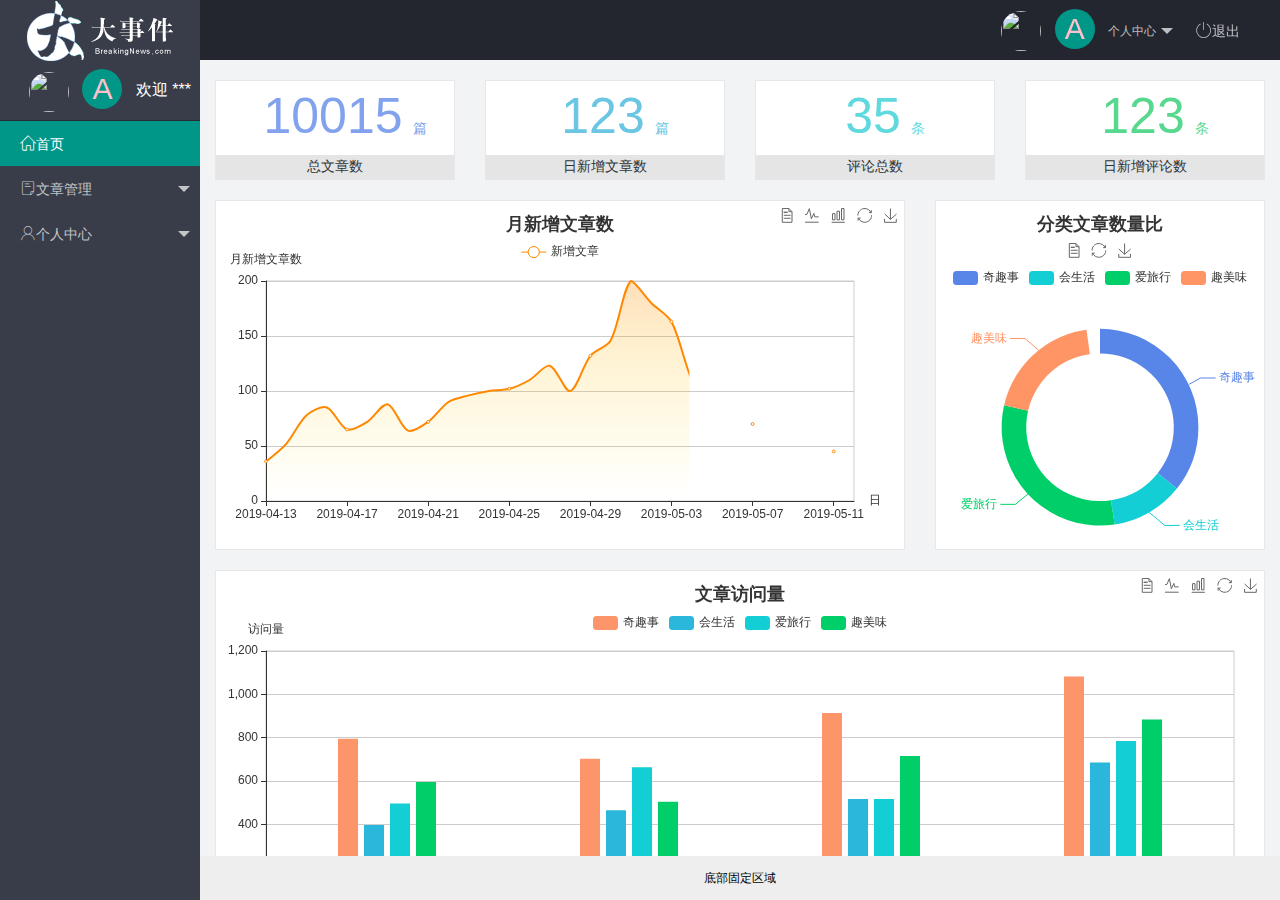
==== index.html @ 0694bbe6 "完成了主页功能" ====
<!DOCTYPE html>
<html lang="en">

<head>
    <meta charset="UTF-8" />
    <meta http-equiv="X-UA-Compatible" content="IE=edge" />
    <meta name="viewport" content="width=device-width, initial-scale=1.0" />
    <title>Document</title>
    <!-- 引入layui的css文件 -->
    <link rel="stylesheet" href="/assets/lib/layui/css/layui.css" />
    <!-- 引入iconfont.css -->
    <link rel="stylesheet" href="/assets/fonts/iconfont.css">
    <!-- 引入自己的css文件 -->
    <link rel="stylesheet" href="/assets/css/index.css">
</head>

<body>
    <div class="layui-layout layui-layout-admin">
        <div class="layui-header">
            <div class="layui-logo layui-hide-xs layui-bg-black">
                <img src="/assets/images/logo.png" alt="" />
            </div>

            <ul class="layui-nav layui-layout-right">
                <li class="layui-nav-item layui-hide layui-show-md-inline-block">
                    <!-- 右侧导航栏上面头像 -->
                    <a href="javascript:;" class="userinfo">
                        <img src="http://t.cn/RCzsdCq" class="layui-nav-img" />
                        <span class="text-avatar">A</span> 个人中心
                    </a>
                    <dl class="layui-nav-child">
                        <dd><a href="">基本资料</a></dd>
                        <dd><a href="">更换头像</a></dd>
                        <dd><a href="">重置密码</a></dd>
                    </dl>
                </li>
                <li class="layui-nav-item" lay-header-event="menuRight" lay-unselect>
                    <a href="javascript:;" id="signOut"><span class="iconfont icon-tuichu"></span>退出</a>
                </li>
            </ul>
        </div>

        <div class="layui-side layui-bg-black">
            <div class="layui-side-scroll">
                <!-- 左侧侧边栏上面头像 -->
                <div class="userinfo">
                    <img src="http://t.cn/RCzsdCq" class="layui-nav-img" />
                    <span class="text-avatar">A</span>
                    <span id="welcome">欢迎 ***</span>
                </div>
                <!-- 左侧导航区域（可配合layui已有的垂直导航） -->
                <ul class="layui-nav layui-nav-tree" lay-shrink="all">
                    <li class="layui-nav-item layui-this">
                        <a href="/home/dashboard.html" target="fm"><span class="iconfont icon-home"></span>首页</a>
                    </li>
                    <li class="layui-nav-item">
                        <a class="" href="javascript:;"><span class="iconfont icon-16"></span>文章管理</a>
                        <dl class="layui-nav-child">
                            <dd><a href="javascript:;"><i class="layui-icon layui-icon-app"></i>文章类别</a></dd>
                            <dd><a href="javascript:;"><i class="layui-icon layui-icon-app"></i>文章列表</a></dd>
                            <dd><a href="javascript:;"><i class="layui-icon layui-icon-app"></i>发布文章</a></dd>
                        </dl>
                    </li>
                    <li class="layui-nav-item">
                        <a href="javascript:;"><span class="iconfont icon-user"></span>个人中心</a>
                        <dl class="layui-nav-child">
                            <dd><a href="javascript:;"><i class="layui-icon layui-icon-app"></i>基本资料</a></dd>
                            <dd><a href="javascript:;"><i class="layui-icon layui-icon-app"></i>更换头像</a></dd>
                            <dd><a href="javascript:;"><i class="layui-icon layui-icon-app"></i>重置密码</a></dd>
                        </dl>
                    </li>
                </ul>
            </div>
        </div>

        <div class="layui-body">
            <!-- 内容主体区域 -->
            <iframe name="fm" src="/home/dashboard.html" frameborder="0"></iframe>
            <!-- <div style="padding: 15px">
                内容主体区域。记得修改 layui.css 和 js 的路径
            </div> -->
        </div>

        <div class="layui-footer">
            <!-- 底部固定区域 -->
            底部固定区域
        </div>
    </div>
    <!-- 引入layui的js -->
    <script src="/assets/lib/layui/layui.all.js"></script>
    <!-- 引入jquery -->
    <script src="/assets/lib/jquery.js"></script>
    <!-- 引入请求拦截器 -->
    <script src="/assets/js/baseAPI.js"></script>
    <!-- 引入自己的js文件 -->
    <script src="/assets/js/index.js"></script>
</body>

</html>
---- assets/lib/layui/css/layui.css ----
/** layui-v2.5.5 MIT License By https://www.layui.com */
 .layui-inline,img{display:inline-block;vertical-align:middle}h1,h2,h3,h4,h5,h6{font-weight:400}.layui-edge,.layui-header,.layui-inline,.layui-main{position:relative}.layui-body,.layui-edge,.layui-elip{overflow:hidden}.layui-btn,.layui-edge,.layui-inline,img{vertical-align:middle}.layui-btn,.layui-disabled,.layui-icon,.layui-unselect{-moz-user-select:none;-webkit-user-select:none;-ms-user-select:none}.layui-elip,.layui-form-checkbox span,.layui-form-pane .layui-form-label{text-overflow:ellipsis;white-space:nowrap}.layui-breadcrumb,.layui-tree-btnGroup{visibility:hidden}blockquote,body,button,dd,div,dl,dt,form,h1,h2,h3,h4,h5,h6,input,li,ol,p,pre,td,textarea,th,ul{margin:0;padding:0;-webkit-tap-highlight-color:rgba(0,0,0,0)}a:active,a:hover{outline:0}img{border:none}li{list-style:none}table{border-collapse:collapse;border-spacing:0}h4,h5,h6{font-size:100%}button,input,optgroup,option,select,textarea{font-family:inherit;font-size:inherit;font-style:inherit;font-weight:inherit;outline:0}pre{white-space:pre-wrap;white-space:-moz-pre-wrap;white-space:-pre-wrap;white-space:-o-pre-wrap;word-wrap:break-word}body{line-height:24px;font:14px Helvetica Neue,Helvetica,PingFang SC,Tahoma,Arial,sans-serif}hr{height:1px;margin:10px 0;border:0;clear:both}a{color:#333;text-decoration:none}a:hover{color:#777}a cite{font-style:normal;*cursor:pointer}.layui-border-box,.layui-border-box *{box-sizing:border-box}.layui-box,.layui-box *{box-sizing:content-box}.layui-clear{clear:both;*zoom:1}.layui-clear:after{content:'\20';clear:both;*zoom:1;display:block;height:0}.layui-inline{*display:inline;*zoom:1}.layui-edge{display:inline-block;width:0;height:0;border-width:6px;border-style:dashed;border-color:transparent}.layui-edge-top{top:-4px;border-bottom-color:#999;border-bottom-style:solid}.layui-edge-right{border-left-color:#999;border-left-style:solid}.layui-edge-bottom{top:2px;border-top-color:#999;border-top-style:solid}.layui-edge-left{border-right-color:#999;border-right-style:solid}.layui-disabled,.layui-disabled:hover{color:#d2d2d2!important;cursor:not-allowed!important}.layui-circle{border-radius:100%}.layui-show{display:block!important}.layui-hide{display:none!important}@font-face{font-family:layui-icon;src:url(../font/iconfont.eot?v=250);src:url(../font/iconfont.eot?v=250#iefix) format('embedded-opentype'),url(../font/iconfont.woff2?v=250) format('woff2'),url(../font/iconfont.woff?v=250) format('woff'),url(../font/iconfont.ttf?v=250) format('truetype'),url(../font/iconfont.svg?v=250#layui-icon) format('svg')}.layui-icon{font-family:layui-icon!important;font-size:16px;font-style:normal;-webkit-font-smoothing:antialiased;-moz-osx-font-smoothing:grayscale}.layui-icon-reply-fill:before{content:"\e611"}.layui-icon-set-fill:before{content:"\e614"}.layui-icon-menu-fill:before{content:"\e60f"}.layui-icon-search:before{content:"\e615"}.layui-icon-share:before{content:"\e641"}.layui-icon-set-sm:before{content:"\e620"}.layui-icon-engine:before{content:"\e628"}.layui-icon-close:before{content:"\1006"}.layui-icon-close-fill:before{content:"\1007"}.layui-icon-chart-screen:before{content:"\e629"}.layui-icon-star:before{content:"\e600"}.layui-icon-circle-dot:before{content:"\e617"}.layui-icon-chat:before{content:"\e606"}.layui-icon-release:before{content:"\e609"}.layui-icon-list:before{content:"\e60a"}.layui-icon-chart:before{content:"\e62c"}.layui-icon-ok-circle:before{content:"\1005"}.layui-icon-layim-theme:before{content:"\e61b"}.layui-icon-table:before{content:"\e62d"}.layui-icon-right:before{content:"\e602"}.layui-icon-left:before{content:"\e603"}.layui-icon-cart-simple:before{content:"\e698"}.layui-icon-face-cry:before{content:"\e69c"}.layui-icon-face-smile:before{content:"\e6af"}.layui-icon-survey:before{content:"\e6b2"}.layui-icon-tree:before{content:"\e62e"}.layui-icon-upload-circle:before{content:"\e62f"}.layui-icon-add-circle:before{content:"\e61f"}.layui-icon-download-circle:before{content:"\e601"}.layui-icon-templeate-1:before{content:"\e630"}.layui-icon-util:before{content:"\e631"}.layui-icon-face-surprised:before{content:"\e664"}.layui-icon-edit:before{content:"\e642"}.layui-icon-speaker:before{content:"\e645"}.layui-icon-down:before{content:"\e61a"}.layui-icon-file:before{content:"\e621"}.layui-icon-layouts:before{content:"\e632"}.layui-icon-rate-half:before{content:"\e6c9"}.layui-icon-add-circle-fine:before{content:"\e608"}.layui-icon-prev-circle:before{content:"\e633"}.layui-icon-read:before{content:"\e705"}.layui-icon-404:before{content:"\e61c"}.layui-icon-carousel:before{content:"\e634"}.layui-icon-help:before{content:"\e607"}.layui-icon-code-circle:before{content:"\e635"}.layui-icon-water:before{content:"\e636"}.layui-icon-username:before{content:"\e66f"}.layui-icon-find-fill:before{content:"\e670"}.layui-icon-about:before{content:"\e60b"}.layui-icon-location:before{content:"\e715"}.layui-icon-up:before{content:"\e619"}.layui-icon-pause:before{content:"\e651"}.layui-icon-date:before{content:"\e637"}.layui-icon-layim-uploadfile:before{content:"\e61d"}.layui-icon-delete:before{content:"\e640"}.layui-icon-play:before{content:"\e652"}.layui-icon-top:before{content:"\e604"}.layui-icon-friends:before{content:"\e612"}.layui-icon-refresh-3:before{content:"\e9aa"}.layui-icon-ok:before{content:"\e605"}.layui-icon-layer:before{content:"\e638"}.layui-icon-face-smile-fine:before{content:"\e60c"}.layui-icon-dollar:before{content:"\e659"}.layui-icon-group:before{content:"\e613"}.layui-icon-layim-download:before{content:"\e61e"}.layui-icon-picture-fine:before{content:"\e60d"}.layui-icon-link:before{content:"\e64c"}.layui-icon-diamond:before{content:"\e735"}.layui-icon-log:before{content:"\e60e"}.layui-icon-rate-solid:before{content:"\e67a"}.layui-icon-fonts-del:before{content:"\e64f"}.layui-icon-unlink:before{content:"\e64d"}.layui-icon-fonts-clear:before{content:"\e639"}.layui-icon-triangle-r:before{content:"\e623"}.layui-icon-circle:before{content:"\e63f"}.layui-icon-radio:before{content:"\e643"}.layui-icon-align-center:before{content:"\e647"}.layui-icon-align-right:before{content:"\e648"}.layui-icon-align-left:before{content:"\e649"}.layui-icon-loading-1:before{content:"\e63e"}.layui-icon-return:before{content:"\e65c"}.layui-icon-fonts-strong:before{content:"\e62b"}.layui-icon-upload:before{content:"\e67c"}.layui-icon-dialogue:before{content:"\e63a"}.layui-icon-video:before{content:"\e6ed"}.layui-icon-headset:before{content:"\e6fc"}.layui-icon-cellphone-fine:before{content:"\e63b"}.layui-icon-add-1:before{content:"\e654"}.layui-icon-face-smile-b:before{content:"\e650"}.layui-icon-fonts-html:before{content:"\e64b"}.layui-icon-form:before{content:"\e63c"}.layui-icon-cart:before{content:"\e657"}.layui-icon-camera-fill:before{content:"\e65d"}.layui-icon-tabs:before{content:"\e62a"}.layui-icon-fonts-code:before{content:"\e64e"}.layui-icon-fire:before{content:"\e756"}.layui-icon-set:before{content:"\e716"}.layui-icon-fonts-u:before{content:"\e646"}.layui-icon-triangle-d:before{content:"\e625"}.layui-icon-tips:before{content:"\e702"}.layui-icon-picture:before{content:"\e64a"}.layui-icon-more-vertical:before{content:"\e671"}.layui-icon-flag:before{content:"\e66c"}.layui-icon-loading:before{content:"\e63d"}.layui-icon-fonts-i:before{content:"\e644"}.layui-icon-refresh-1:before{content:"\e666"}.layui-icon-rmb:before{content:"\e65e"}.layui-icon-home:before{content:"\e68e"}.layui-icon-user:before{content:"\e770"}.layui-icon-notice:before{content:"\e667"}.layui-icon-login-weibo:before{content:"\e675"}.layui-icon-voice:before{content:"\e688"}.layui-icon-upload-drag:before{content:"\e681"}.layui-icon-login-qq:before{content:"\e676"}.layui-icon-snowflake:before{content:"\e6b1"}.layui-icon-file-b:before{content:"\e655"}.layui-icon-template:before{content:"\e663"}.layui-icon-auz:before{content:"\e672"}.layui-icon-console:before{content:"\e665"}.layui-icon-app:before{content:"\e653"}.layui-icon-prev:before{content:"\e65a"}.layui-icon-website:before{content:"\e7ae"}.layui-icon-next:before{content:"\e65b"}.layui-icon-component:before{content:"\e857"}.layui-icon-more:before{content:"\e65f"}.layui-icon-login-wechat:before{content:"\e677"}.layui-icon-shrink-right:before{content:"\e668"}.layui-icon-spread-left:before{content:"\e66b"}.layui-icon-camera:before{content:"\e660"}.layui-icon-note:before{content:"\e66e"}.layui-icon-refresh:before{content:"\e669"}.layui-icon-female:before{content:"\e661"}.layui-icon-male:before{content:"\e662"}.layui-icon-password:before{content:"\e673"}.layui-icon-senior:before{content:"\e674"}.layui-icon-theme:before{content:"\e66a"}.layui-icon-tread:before{content:"\e6c5"}.layui-icon-praise:before{content:"\e6c6"}.layui-icon-star-fill:before{content:"\e658"}.layui-icon-rate:before{content:"\e67b"}.layui-icon-template-1:before{content:"\e656"}.layui-icon-vercode:before{content:"\e679"}.layui-icon-cellphone:before{content:"\e678"}.layui-icon-screen-full:before{content:"\e622"}.layui-icon-screen-restore:before{content:"\e758"}.layui-icon-cols:before{content:"\e610"}.layui-icon-export:before{content:"\e67d"}.layui-icon-print:before{content:"\e66d"}.layui-icon-slider:before{content:"\e714"}.layui-icon-addition:before{content:"\e624"}.layui-icon-subtraction:before{content:"\e67e"}.layui-icon-service:before{content:"\e626"}.layui-icon-transfer:before{content:"\e691"}.layui-main{width:1140px;margin:0 auto}.layui-header{z-index:1000;height:60px}.layui-header a:hover{transition:all .5s;-webkit-transition:all .5s}.layui-side{position:fixed;left:0;top:0;bottom:0;z-index:999;width:200px;overflow-x:hidden}.layui-side-scroll{position:relative;width:220px;height:100%;overflow-x:hidden}.layui-body{position:absolute;left:200px;right:0;top:0;bottom:0;z-index:998;width:auto;overflow-y:auto;box-sizing:border-box}.layui-layout-body{overflow:hidden}.layui-layout-admin .layui-header{background-color:#23262E}.layui-layout-admin .layui-side{top:60px;width:200px;overflow-x:hidden}.layui-layout-admin .layui-body{position:fixed;top:60px;bottom:44px}.layui-layout-admin .layui-main{width:auto;margin:0 15px}.layui-layout-admin .layui-footer{position:fixed;left:200px;right:0;bottom:0;height:44px;line-height:44px;padding:0 15px;background-color:#eee}.layui-layout-admin .layui-logo{position:absolute;left:0;top:0;width:200px;height:100%;line-height:60px;text-align:center;color:#009688;font-size:16px}.layui-layout-admin .layui-header .layui-nav{background:0 0}.layui-layout-left{position:absolute!important;left:200px;top:0}.layui-layout-right{position:absolute!important;right:0;top:0}.layui-container{position:relative;margin:0 auto;padding:0 15px;box-sizing:border-box}.layui-fluid{position:relative;margin:0 auto;padding:0 15px}.layui-row:after,.layui-row:before{content:'';display:block;clear:both}.layui-col-lg1,.layui-col-lg10,.layui-col-lg11,.layui-col-lg12,.layui-col-lg2,.layui-col-lg3,.layui-col-lg4,.layui-col-lg5,.layui-col-lg6,.layui-col-lg7,.layui-col-lg8,.layui-col-lg9,.layui-col-md1,.layui-col-md10,.layui-col-md11,.layui-col-md12,.layui-col-md2,.layui-col-md3,.layui-col-md4,.layui-col-md5,.layui-col-md6,.layui-col-md7,.layui-col-md8,.layui-col-md9,.layui-col-sm1,.layui-col-sm10,.layui-col-sm11,.layui-col-sm12,.layui-col-sm2,.layui-col-sm3,.layui-col-sm4,.layui-col-sm5,.layui-col-sm6,.layui-col-sm7,.layui-col-sm8,.layui-col-sm9,.layui-col-xs1,.layui-col-xs10,.layui-col-xs11,.layui-col-xs12,.layui-col-xs2,.layui-col-xs3,.layui-col-xs4,.layui-col-xs5,.layui-col-xs6,.layui-col-xs7,.layui-col-xs8,.layui-col-xs9{position:relative;display:block;box-sizing:border-box}.layui-col-xs1,.layui-col-xs10,.layui-col-xs11,.layui-col-xs12,.layui-col-xs2,.layui-col-xs3,.layui-col-xs4,.layui-col-xs5,.layui-col-xs6,.layui-col-xs7,.layui-col-xs8,.layui-col-xs9{float:left}.layui-col-xs1{width:8.33333333%}.layui-col-xs2{width:16.66666667%}.layui-col-xs3{width:25%}.layui-col-xs4{width:33.33333333%}.layui-col-xs5{width:41.66666667%}.layui-col-xs6{width:50%}.layui-col-xs7{width:58.33333333%}.layui-col-xs8{width:66.66666667%}.layui-col-xs9{width:75%}.layui-col-xs10{width:83.33333333%}.layui-col-xs11{width:91.66666667%}.layui-col-xs12{width:100%}.layui-col-xs-offset1{margin-left:8.33333333%}.layui-col-xs-offset2{margin-left:16.66666667%}.layui-col-xs-offset3{margin-left:25%}.layui-col-xs-offset4{margin-left:33.33333333%}.layui-col-xs-offset5{margin-left:41.66666667%}.layui-col-xs-offset6{margin-left:50%}.layui-col-xs-offset7{margin-left:58.33333333%}.layui-col-xs-offset8{margin-left:66.66666667%}.layui-col-xs-offset9{margin-left:75%}.layui-col-xs-offset10{margin-left:83.33333333%}.layui-col-xs-offset11{margin-left:91.66666667%}.layui-col-xs-offset12{margin-left:100%}@media screen and (max-width:768px){.layui-hide-xs{display:none!important}.layui-show-xs-block{display:block!important}.layui-show-xs-inline{display:inline!important}.layui-show-xs-inline-block{display:inline-block!important}}@media screen and (min-width:768px){.layui-container{width:750px}.layui-hide-sm{display:none!important}.layui-show-sm-block{display:block!important}.layui-show-sm-inline{display:inline!important}.layui-show-sm-inline-block{display:inline-block!important}.layui-col-sm1,.layui-col-sm10,.layui-col-sm11,.layui-col-sm12,.layui-col-sm2,.layui-col-sm3,.layui-col-sm4,.layui-col-sm5,.layui-col-sm6,.layui-col-sm7,.layui-col-sm8,.layui-col-sm9{float:left}.layui-col-sm1{width:8.33333333%}.layui-col-sm2{width:16.66666667%}.layui-col-sm3{width:25%}.layui-col-sm4{width:33.33333333%}.layui-col-sm5{width:41.66666667%}.layui-col-sm6{width:50%}.layui-col-sm7{width:58.33333333%}.layui-col-sm8{width:66.66666667%}.layui-col-sm9{width:75%}.layui-col-sm10{width:83.33333333%}.layui-col-sm11{width:91.66666667%}.layui-col-sm12{width:100%}.layui-col-sm-offset1{margin-left:8.33333333%}.layui-col-sm-offset2{margin-left:16.66666667%}.layui-col-sm-offset3{margin-left:25%}.layui-col-sm-offset4{margin-left:33.33333333%}.layui-col-sm-offset5{margin-left:41.66666667%}.layui-col-sm-offset6{margin-left:50%}.layui-col-sm-offset7{margin-left:58.33333333%}.layui-col-sm-offset8{margin-left:66.66666667%}.layui-col-sm-offset9{margin-left:75%}.layui-col-sm-offset10{margin-left:83.33333333%}.layui-col-sm-offset11{margin-left:91.66666667%}.layui-col-sm-offset12{margin-left:100%}}@media screen and (min-width:992px){.layui-container{width:970px}.layui-hide-md{display:none!important}.layui-show-md-block{display:block!important}.layui-show-md-inline{display:inline!important}.layui-show-md-inline-block{display:inline-block!important}.layui-col-md1,.layui-col-md10,.layui-col-md11,.layui-col-md12,.layui-col-md2,.layui-col-md3,.layui-col-md4,.layui-col-md5,.layui-col-md6,.layui-col-md7,.layui-col-md8,.layui-col-md9{float:left}.layui-col-md1{width:8.33333333%}.layui-col-md2{width:16.66666667%}.layui-col-md3{width:25%}.layui-col-md4{width:33.33333333%}.layui-col-md5{width:41.66666667%}.layui-col-md6{width:50%}.layui-col-md7{width:58.33333333%}.layui-col-md8{width:66.66666667%}.layui-col-md9{width:75%}.layui-col-md10{width:83.33333333%}.layui-col-md11{width:91.66666667%}.layui-col-md12{width:100%}.layui-col-md-offset1{margin-left:8.33333333%}.layui-col-md-offset2{margin-left:16.66666667%}.layui-col-md-offset3{margin-left:25%}.layui-col-md-offset4{margin-left:33.33333333%}.layui-col-md-offset5{margin-left:41.66666667%}.layui-col-md-offset6{margin-left:50%}.layui-col-md-offset7{margin-left:58.33333333%}.layui-col-md-offset8{margin-left:66.66666667%}.layui-col-md-offset9{margin-left:75%}.layui-col-md-offset10{margin-left:83.33333333%}.layui-col-md-offset11{margin-left:91.66666667%}.layui-col-md-offset12{margin-left:100%}}@media screen and (min-width:1200px){.layui-container{width:1170px}.layui-hide-lg{display:none!important}.layui-show-lg-block{display:block!important}.layui-show-lg-inline{display:inline!important}.layui-show-lg-inline-block{display:inline-block!important}.layui-col-lg1,.layui-col-lg10,.layui-col-lg11,.layui-col-lg12,.layui-col-lg2,.layui-col-lg3,.layui-col-lg4,.layui-col-lg5,.layui-col-lg6,.layui-col-lg7,.layui-col-lg8,.layui-col-lg9{float:left}.layui-col-lg1{width:8.33333333%}.layui-col-lg2{width:16.66666667%}.layui-col-lg3{width:25%}.layui-col-lg4{width:33.33333333%}.layui-col-lg5{width:41.66666667%}.layui-col-lg6{width:50%}.layui-col-lg7{width:58.33333333%}.layui-col-lg8{width:66.66666667%}.layui-col-lg9{width:75%}.layui-col-lg10{width:83.33333333%}.layui-col-lg11{width:91.66666667%}.layui-col-lg12{width:100%}.layui-col-lg-offset1{margin-left:8.33333333%}.layui-col-lg-offset2{margin-left:16.66666667%}.layui-col-lg-offset3{margin-left:25%}.layui-col-lg-offset4{margin-left:33.33333333%}.layui-col-lg-offset5{margin-left:41.66666667%}.layui-col-lg-offset6{margin-left:50%}.layui-col-lg-offset7{margin-left:58.33333333%}.layui-col-lg-offset8{margin-left:66.66666667%}.layui-col-lg-offset9{margin-left:75%}.layui-col-lg-offset10{margin-left:83.33333333%}.layui-col-lg-offset11{margin-left:91.66666667%}.layui-col-lg-offset12{margin-left:100%}}.layui-col-space1{margin:-.5px}.layui-col-space1>*{padding:.5px}.layui-col-space3{margin:-1.5px}.layui-col-space3>*{padding:1.5px}.layui-col-space5{margin:-2.5px}.layui-col-space5>*{padding:2.5px}.layui-col-space8{margin:-3.5px}.layui-col-space8>*{padding:3.5px}.layui-col-space10{margin:-5px}.layui-col-space10>*{padding:5px}.layui-col-space12{margin:-6px}.layui-col-space12>*{padding:6px}.layui-col-space15{margin:-7.5px}.layui-col-space15>*{padding:7.5px}.layui-col-space18{margin:-9px}.layui-col-space18>*{padding:9px}.layui-col-space20{margin:-10px}.layui-col-space20>*{padding:10px}.layui-col-space22{margin:-11px}.layui-col-space22>*{padding:11px}.layui-col-space25{margin:-12.5px}.layui-col-space25>*{padding:12.5px}.layui-col-space30{margin:-15px}.layui-col-space30>*{padding:15px}.layui-btn,.layui-input,.layui-select,.layui-textarea,.layui-upload-button{outline:0;-webkit-appearance:none;transition:all .3s;-webkit-transition:all .3s;box-sizing:border-box}.layui-elem-quote{margin-bottom:10px;padding:15px;line-height:22px;border-left:5px solid #009688;border-radius:0 2px 2px 0;background-color:#f2f2f2}.layui-quote-nm{border-style:solid;border-width:1px 1px 1px 5px;background:0 0}.layui-elem-field{margin-bottom:10px;padding:0;border-width:1px;border-style:solid}.layui-elem-field legend{margin-left:20px;padding:0 10px;font-size:20px;font-weight:300}.layui-field-title{margin:10px 0 20px;border-width:1px 0 0}.layui-field-box{padding:10px 15px}.layui-field-title .layui-field-box{padding:10px 0}.layui-progress{position:relative;height:6px;border-radius:20px;background-color:#e2e2e2}.layui-progress-bar{position:absolute;left:0;top:0;width:0;max-width:100%;height:6px;border-radius:20px;text-align:right;background-color:#5FB878;transition:all .3s;-webkit-transition:all .3s}.layui-progress-big,.layui-progress-big .layui-progress-bar{height:18px;line-height:18px}.layui-progress-text{position:relative;top:-20px;line-height:18px;font-size:12px;color:#666}.layui-progress-big .layui-progress-text{position:static;padding:0 10px;color:#fff}.layui-collapse{border-width:1px;border-style:solid;border-radius:2px}.layui-colla-content,.layui-colla-item{border-top-width:1px;border-top-style:solid}.layui-colla-item:first-child{border-top:none}.layui-colla-title{position:relative;height:42px;line-height:42px;padding:0 15px 0 35px;color:#333;background-color:#f2f2f2;cursor:pointer;font-size:14px;overflow:hidden}.layui-colla-content{display:none;padding:10px 15px;line-height:22px;color:#666}.layui-colla-icon{position:absolute;left:15px;top:0;font-size:14px}.layui-card{margin-bottom:15px;border-radius:2px;background-color:#fff;box-shadow:0 1px 2px 0 rgba(0,0,0,.05)}.layui-card:last-child{margin-bottom:0}.layui-card-header{position:relative;height:42px;line-height:42px;padding:0 15px;border-bottom:1px solid #f6f6f6;color:#333;border-radius:2px 2px 0 0;font-size:14px}.layui-bg-black,.layui-bg-blue,.layui-bg-cyan,.layui-bg-green,.layui-bg-orange,.layui-bg-red{color:#fff!important}.layui-card-body{position:relative;padding:10px 15px;line-height:24px}.layui-card-body[pad15]{padding:15px}.layui-card-body[pad20]{padding:20px}.layui-card-body .layui-table{margin:5px 0}.layui-card .layui-tab{margin:0}.layui-panel-window{position:relative;padding:15px;border-radius:0;border-top:5px solid #E6E6E6;background-color:#fff}.layui-auxiliar-moving{position:fixed;left:0;right:0;top:0;bottom:0;width:100%;height:100%;background:0 0;z-index:9999999999}.layui-form-label,.layui-form-mid,.layui-form-select,.layui-input-block,.layui-input-inline,.layui-textarea{position:relative}.layui-bg-red{background-color:#FF5722!important}.layui-bg-orange{background-color:#FFB800!important}.layui-bg-green{background-color:#009688!important}.layui-bg-cyan{background-color:#2F4056!important}.layui-bg-blue{background-color:#1E9FFF!important}.layui-bg-black{background-color:#393D49!important}.layui-bg-gray{background-color:#eee!important;color:#666!important}.layui-badge-rim,.layui-colla-content,.layui-colla-item,.layui-collapse,.layui-elem-field,.layui-form-pane .layui-form-item[pane],.layui-form-pane .layui-form-label,.layui-input,.layui-layedit,.layui-layedit-tool,.layui-quote-nm,.layui-select,.layui-tab-bar,.layui-tab-card,.layui-tab-title,.layui-tab-title .layui-this:after,.layui-textarea{border-color:#e6e6e6}.layui-timeline-item:before,hr{background-color:#e6e6e6}.layui-text{line-height:22px;font-size:14px;color:#666}.layui-text h1,.layui-text h2,.layui-text h3{font-weight:500;color:#333}.layui-text h1{font-size:30px}.layui-text h2{font-size:24px}.layui-text h3{font-size:18px}.layui-text a:not(.layui-btn){color:#01AAED}.layui-text a:not(.layui-btn):hover{text-decoration:underline}.layui-text ul{padding:5px 0 5px 15px}.layui-text ul li{margin-top:5px;list-style-type:disc}.layui-text em,.layui-word-aux{color:#999!important;padding:0 5px!important}.layui-btn{display:inline-block;height:38px;line-height:38px;padding:0 18px;background-color:#009688;color:#fff;white-space:nowrap;text-align:center;font-size:14px;border:none;border-radius:2px;cursor:pointer}.layui-btn:hover{opacity:.8;filter:alpha(opacity=80);color:#fff}.layui-btn:active{opacity:1;filter:alpha(opacity=100)}.layui-btn+.layui-btn{margin-left:10px}.layui-btn-container{font-size:0}.layui-btn-container .layui-btn{margin-right:10px;margin-bottom:10px}.layui-btn-container .layui-btn+.layui-btn{margin-left:0}.layui-table .layui-btn-container .layui-btn{margin-bottom:9px}.layui-btn-radius{border-radius:100px}.layui-btn .layui-icon{margin-right:3px;font-size:18px;vertical-align:bottom;vertical-align:middle\9}.layui-btn-primary{border:1px solid #C9C9C9;background-color:#fff;color:#555}.layui-btn-primary:hover{border-color:#009688;color:#333}.layui-btn-normal{background-color:#1E9FFF}.layui-btn-warm{background-color:#FFB800}.layui-btn-danger{background-color:#FF5722}.layui-btn-checked{background-color:#5FB878}.layui-btn-disabled,.layui-btn-disabled:active,.layui-btn-disabled:hover{border:1px solid #e6e6e6;background-color:#FBFBFB;color:#C9C9C9;cursor:not-allowed;opacity:1}.layui-btn-lg{height:44px;line-height:44px;padding:0 25px;font-size:16px}.layui-btn-sm{height:30px;line-height:30px;padding:0 10px;font-size:12px}.layui-btn-sm i{font-size:16px!important}.layui-btn-xs{height:22px;line-height:22px;padding:0 5px;font-size:12px}.layui-btn-xs i{font-size:14px!important}.layui-btn-group{display:inline-block;vertical-align:middle;font-size:0}.layui-btn-group .layui-btn{margin-left:0!important;margin-right:0!important;border-left:1px solid rgba(255,255,255,.5);border-radius:0}.layui-btn-group .layui-btn-primary{border-left:none}.layui-btn-group .layui-btn-primary:hover{border-color:#C9C9C9;color:#009688}.layui-btn-group .layui-btn:first-child{border-left:none;border-radius:2px 0 0 2px}.layui-btn-group .layui-btn-primary:first-child{border-left:1px solid #c9c9c9}.layui-btn-group .layui-btn:last-child{border-radius:0 2px 2px 0}.layui-btn-group .layui-btn+.layui-btn{margin-left:0}.layui-btn-group+.layui-btn-group{margin-left:10px}.layui-btn-fluid{width:100%}.layui-input,.layui-select,.layui-textarea{height:38px;line-height:1.3;line-height:38px\9;border-width:1px;border-style:solid;background-color:#fff;border-radius:2px}.layui-input::-webkit-input-placeholder,.layui-select::-webkit-input-placeholder,.layui-textarea::-webkit-input-placeholder{line-height:1.3}.layui-input,.layui-textarea{display:block;width:100%;padding-left:10px}.layui-input:hover,.layui-textarea:hover{border-color:#D2D2D2!important}.layui-input:focus,.layui-textarea:focus{border-color:#C9C9C9!important}.layui-textarea{min-height:100px;height:auto;line-height:20px;padding:6px 10px;resize:vertical}.layui-select{padding:0 10px}.layui-form input[type=checkbox],.layui-form input[type=radio],.layui-form select{display:none}.layui-form [lay-ignore]{display:initial}.layui-form-item{margin-bottom:15px;clear:both;*zoom:1}.layui-form-item:after{content:'\20';clear:both;*zoom:1;display:block;height:0}.layui-form-label{float:left;display:block;padding:9px 15px;width:80px;font-weight:400;line-height:20px;text-align:right}.layui-form-label-col{display:block;float:none;padding:9px 0;line-height:20px;text-align:left}.layui-form-item .layui-inline{margin-bottom:5px;margin-right:10px}.layui-input-block{margin-left:110px;min-height:36px}.layui-input-inline{display:inline-block;vertical-align:middle}.layui-form-item .layui-input-inline{float:left;width:190px;margin-right:10px}.layui-form-text .layui-input-inline{width:auto}.layui-form-mid{float:left;display:block;padding:9px 0!important;line-height:20px;margin-right:10px}.layui-form-danger+.layui-form-select .layui-input,.layui-form-danger:focus{border-color:#FF5722!important}.layui-form-select .layui-input{padding-right:30px;cursor:pointer}.layui-form-select .layui-edge{position:absolute;right:10px;top:50%;margin-top:-3px;cursor:pointer;border-width:6px;border-top-color:#c2c2c2;border-top-style:solid;transition:all .3s;-webkit-transition:all .3s}.layui-form-select dl{display:none;position:absolute;left:0;top:42px;padding:5px 0;z-index:899;min-width:100%;border:1px solid #d2d2d2;max-height:300px;overflow-y:auto;background-color:#fff;border-radius:2px;box-shadow:0 2px 4px rgba(0,0,0,.12);box-sizing:border-box}.layui-form-select dl dd,.layui-form-select dl dt{padding:0 10px;line-height:36px;white-space:nowrap;overflow:hidden;text-overflow:ellipsis}.layui-form-select dl dt{font-size:12px;color:#999}.layui-form-select dl dd{cursor:pointer}.layui-form-select dl dd:hover{background-color:#f2f2f2;-webkit-transition:.5s all;transition:.5s all}.layui-form-select .layui-select-group dd{padding-left:20px}.layui-form-select dl dd.layui-select-tips{padding-left:10px!important;color:#999}.layui-form-select dl dd.layui-this{background-color:#5FB878;color:#fff}.layui-form-checkbox,.layui-form-select dl dd.layui-disabled{background-color:#fff}.layui-form-selected dl{display:block}.layui-form-checkbox,.layui-form-checkbox *,.layui-form-switch{display:inline-block;vertical-align:middle}.layui-form-selected .layui-edge{margin-top:-9px;-webkit-transform:rotate(180deg);transform:rotate(180deg);margin-top:-3px\9}:root .layui-form-selected .layui-edge{margin-top:-9px\0/IE9}.layui-form-selectup dl{top:auto;bottom:42px}.layui-select-none{margin:5px 0;text-align:center;color:#999}.layui-select-disabled .layui-disabled{border-color:#eee!important}.layui-select-disabled .layui-edge{border-top-color:#d2d2d2}.layui-form-checkbox{position:relative;height:30px;line-height:30px;margin-right:10px;padding-right:30px;cursor:pointer;font-size:0;-webkit-transition:.1s linear;transition:.1s linear;box-sizing:border-box}.layui-form-checkbox span{padding:0 10px;height:100%;font-size:14px;border-radius:2px 0 0 2px;background-color:#d2d2d2;color:#fff;overflow:hidden}.layui-form-checkbox:hover span{background-color:#c2c2c2}.layui-form-checkbox i{position:absolute;right:0;top:0;width:30px;height:28px;border:1px solid #d2d2d2;border-left:none;border-radius:0 2px 2px 0;color:#fff;font-size:20px;text-align:center}.layui-form-checkbox:hover i{border-color:#c2c2c2;color:#c2c2c2}.layui-form-checked,.layui-form-checked:hover{border-color:#5FB878}.layui-form-checked span,.layui-form-checked:hover span{background-color:#5FB878}.layui-form-checked i,.layui-form-checked:hover i{color:#5FB878}.layui-form-item .layui-form-checkbox{margin-top:4px}.layui-form-checkbox[lay-skin=primary]{height:auto!important;line-height:normal!important;min-width:18px;min-height:18px;border:none!important;margin-right:0;padding-left:28px;padding-right:0;background:0 0}.layui-form-checkbox[lay-skin=primary] span{padding-left:0;padding-right:15px;line-height:18px;background:0 0;color:#666}.layui-form-checkbox[lay-skin=primary] i{right:auto;left:0;width:16px;height:16px;line-height:16px;border:1px solid #d2d2d2;font-size:12px;border-radius:2px;background-color:#fff;-webkit-transition:.1s linear;transition:.1s linear}.layui-form-checkbox[lay-skin=primary]:hover i{border-color:#5FB878;color:#fff}.layui-form-checked[lay-skin=primary] i{border-color:#5FB878!important;background-color:#5FB878;color:#fff}.layui-checkbox-disbaled[lay-skin=primary] span{background:0 0!important;color:#c2c2c2}.layui-checkbox-disbaled[lay-skin=primary]:hover i{border-color:#d2d2d2}.layui-form-item .layui-form-checkbox[lay-skin=primary]{margin-top:10px}.layui-form-switch{position:relative;height:22px;line-height:22px;min-width:35px;padding:0 5px;margin-top:8px;border:1px solid #d2d2d2;border-radius:20px;cursor:pointer;background-color:#fff;-webkit-transition:.1s linear;transition:.1s linear}.layui-form-switch i{position:absolute;left:5px;top:3px;width:16px;height:16px;border-radius:20px;background-color:#d2d2d2;-webkit-transition:.1s linear;transition:.1s linear}.layui-form-switch em{position:relative;top:0;width:25px;margin-left:21px;padding:0!important;text-align:center!important;color:#999!important;font-style:normal!important;font-size:12px}.layui-form-onswitch{border-color:#5FB878;background-color:#5FB878}.layui-checkbox-disbaled,.layui-checkbox-disbaled i{border-color:#e2e2e2!important}.layui-form-onswitch i{left:100%;margin-left:-21px;background-color:#fff}.layui-form-onswitch em{margin-left:5px;margin-right:21px;color:#fff!important}.layui-checkbox-disbaled span{background-color:#e2e2e2!important}.layui-checkbox-disbaled:hover i{color:#fff!important}[lay-radio]{display:none}.layui-form-radio,.layui-form-radio *{display:inline-block;vertical-align:middle}.layui-form-radio{line-height:28px;margin:6px 10px 0 0;padding-right:10px;cursor:pointer;font-size:0}.layui-form-radio *{font-size:14px}.layui-form-radio>i{margin-right:8px;font-size:22px;color:#c2c2c2}.layui-form-radio>i:hover,.layui-form-radioed>i{color:#5FB878}.layui-radio-disbaled>i{color:#e2e2e2!important}.layui-form-pane .layui-form-label{width:110px;padding:8px 15px;height:38px;line-height:20px;border-width:1px;border-style:solid;border-radius:2px 0 0 2px;text-align:center;background-color:#FBFBFB;overflow:hidden;box-sizing:border-box}.layui-form-pane .layui-input-inline{margin-left:-1px}.layui-form-pane .layui-input-block{margin-left:110px;left:-1px}.layui-form-pane .layui-input{border-radius:0 2px 2px 0}.layui-form-pane .layui-form-text .layui-form-label{float:none;width:100%;border-radius:2px;box-sizing:border-box;text-align:left}.layui-form-pane .layui-form-text .layui-input-inline{display:block;margin:0;top:-1px;clear:both}.layui-form-pane .layui-form-text .layui-input-block{margin:0;left:0;top:-1px}.layui-form-pane .layui-form-text .layui-textarea{min-height:100px;border-radius:0 0 2px 2px}.layui-form-pane .layui-form-checkbox{margin:4px 0 4px 10px}.layui-form-pane .layui-form-radio,.layui-form-pane .layui-form-switch{margin-top:6px;margin-left:10px}.layui-form-pane .layui-form-item[pane]{position:relative;border-width:1px;border-style:solid}.layui-form-pane .layui-form-item[pane] .layui-form-label{position:absolute;left:0;top:0;height:100%;border-width:0 1px 0 0}.layui-form-pane .layui-form-item[pane] .layui-input-inline{margin-left:110px}@media screen and (max-width:450px){.layui-form-item .layui-form-label{text-overflow:ellipsis;overflow:hidden;white-space:nowrap}.layui-form-item .layui-inline{display:block;margin-right:0;margin-bottom:20px;clear:both}.layui-form-item .layui-inline:after{content:'\20';clear:both;display:block;height:0}.layui-form-item .layui-input-inline{display:block;float:none;left:-3px;width:auto;margin:0 0 10px 112px}.layui-form-item .layui-input-inline+.layui-form-mid{margin-left:110px;top:-5px;padding:0}.layui-form-item .layui-form-checkbox{margin-right:5px;margin-bottom:5px}}.layui-layedit{border-width:1px;border-style:solid;border-radius:2px}.layui-layedit-tool{padding:3px 5px;border-bottom-width:1px;border-bottom-style:solid;font-size:0}.layedit-tool-fixed{position:fixed;top:0;border-top:1px solid #e2e2e2}.layui-layedit-tool .layedit-tool-mid,.layui-layedit-tool .layui-icon{display:inline-block;vertical-align:middle;text-align:center;font-size:14px}.layui-layedit-tool .layui-icon{position:relative;width:32px;height:30px;line-height:30px;margin:3px 5px;color:#777;cursor:pointer;border-radius:2px}.layui-layedit-tool .layui-icon:hover{color:#393D49}.layui-layedit-tool .layui-icon:active{color:#000}.layui-layedit-tool .layedit-tool-active{background-color:#e2e2e2;color:#000}.layui-layedit-tool .layui-disabled,.layui-layedit-tool .layui-disabled:hover{color:#d2d2d2;cursor:not-allowed}.layui-layedit-tool .layedit-tool-mid{width:1px;height:18px;margin:0 10px;background-color:#d2d2d2}.layedit-tool-html{width:50px!important;font-size:30px!important}.layedit-tool-b,.layedit-tool-code,.layedit-tool-help{font-size:16px!important}.layedit-tool-d,.layedit-tool-face,.layedit-tool-image,.layedit-tool-unlink{font-size:18px!important}.layedit-tool-image input{position:absolute;font-size:0;left:0;top:0;width:100%;height:100%;opacity:.01;filter:Alpha(opacity=1);cursor:pointer}.layui-layedit-iframe iframe{display:block;width:100%}#LAY_layedit_code{overflow:hidden}.layui-laypage{display:inline-block;*display:inline;*zoom:1;vertical-align:middle;margin:10px 0;font-size:0}.layui-laypage>a:first-child,.layui-laypage>a:first-child em{border-radius:2px 0 0 2px}.layui-laypage>a:last-child,.layui-laypage>a:last-child em{border-radius:0 2px 2px 0}.layui-laypage>:first-child{margin-left:0!important}.layui-laypage>:last-child{margin-right:0!important}.layui-laypage a,.layui-laypage button,.layui-laypage input,.layui-laypage select,.layui-laypage span{border:1px solid #e2e2e2}.layui-laypage a,.layui-laypage span{display:inline-block;*display:inline;*zoom:1;vertical-align:middle;padding:0 15px;height:28px;line-height:28px;margin:0 -1px 5px 0;background-color:#fff;color:#333;font-size:12px}.layui-flow-more a *,.layui-laypage input,.layui-table-view select[lay-ignore]{display:inline-block}.layui-laypage a:hover{color:#009688}.layui-laypage em{font-style:normal}.layui-laypage .layui-laypage-spr{color:#999;font-weight:700}.layui-laypage a{text-decoration:none}.layui-laypage .layui-laypage-curr{position:relative}.layui-laypage .layui-laypage-curr em{position:relative;color:#fff}.layui-laypage .layui-laypage-curr .layui-laypage-em{position:absolute;left:-1px;top:-1px;padding:1px;width:100%;height:100%;background-color:#009688}.layui-laypage-em{border-radius:2px}.layui-laypage-next em,.layui-laypage-prev em{font-family:Sim sun;font-size:16px}.layui-laypage .layui-laypage-count,.layui-laypage .layui-laypage-limits,.layui-laypage .layui-laypage-refresh,.layui-laypage .layui-laypage-skip{margin-left:10px;margin-right:10px;padding:0;border:none}.layui-laypage .layui-laypage-limits,.layui-laypage .layui-laypage-refresh{vertical-align:top}.layui-laypage .layui-laypage-refresh i{font-size:18px;cursor:pointer}.layui-laypage select{height:22px;padding:3px;border-radius:2px;cursor:pointer}.layui-laypage .layui-laypage-skip{height:30px;line-height:30px;color:#999}.layui-laypage button,.layui-laypage input{height:30px;line-height:30px;border-radius:2px;vertical-align:top;background-color:#fff;box-sizing:border-box}.layui-laypage input{width:40px;margin:0 10px;padding:0 3px;text-align:center}.layui-laypage input:focus,.layui-laypage select:focus{border-color:#009688!important}.layui-laypage button{margin-left:10px;padding:0 10px;cursor:pointer}.layui-table,.layui-table-view{margin:10px 0}.layui-flow-more{margin:10px 0;text-align:center;color:#999;font-size:14px}.layui-flow-more a{height:32px;line-height:32px}.layui-flow-more a *{vertical-align:top}.layui-flow-more a cite{padding:0 20px;border-radius:3px;background-color:#eee;color:#333;font-style:normal}.layui-flow-more a cite:hover{opacity:.8}.layui-flow-more a i{font-size:30px;color:#737383}.layui-table{width:100%;background-color:#fff;color:#666}.layui-table tr{transition:all .3s;-webkit-transition:all .3s}.layui-table th{text-align:left;font-weight:400}.layui-table tbody tr:hover,.layui-table thead tr,.layui-table-click,.layui-table-header,.layui-table-hover,.layui-table-mend,.layui-table-patch,.layui-table-tool,.layui-table-total,.layui-table-total tr,.layui-table[lay-even] tr:nth-child(even){background-color:#f2f2f2}.layui-table td,.layui-table th,.layui-table-col-set,.layui-table-fixed-r,.layui-table-grid-down,.layui-table-header,.layui-table-page,.layui-table-tips-main,.layui-table-tool,.layui-table-total,.layui-table-view,.layui-table[lay-skin=line],.layui-table[lay-skin=row]{border-width:1px;border-style:solid;border-color:#e6e6e6}.layui-table td,.layui-table th{position:relative;padding:9px 15px;min-height:20px;line-height:20px;font-size:14px}.layui-table[lay-skin=line] td,.layui-table[lay-skin=line] th{border-width:0 0 1px}.layui-table[lay-skin=row] td,.layui-table[lay-skin=row] th{border-width:0 1px 0 0}.layui-table[lay-skin=nob] td,.layui-table[lay-skin=nob] th{border:none}.layui-table img{max-width:100px}.layui-table[lay-size=lg] td,.layui-table[lay-size=lg] th{padding:15px 30px}.layui-table-view .layui-table[lay-size=lg] .layui-table-cell{height:40px;line-height:40px}.layui-table[lay-size=sm] td,.layui-table[lay-size=sm] th{font-size:12px;padding:5px 10px}.layui-table-view .layui-table[lay-size=sm] .layui-table-cell{height:20px;line-height:20px}.layui-table[lay-data]{display:none}.layui-table-box{position:relative;overflow:hidden}.layui-table-view .layui-table{position:relative;width:auto;margin:0}.layui-table-view .layui-table[lay-skin=line]{border-width:0 1px 0 0}.layui-table-view .layui-table[lay-skin=row]{border-width:0 0 1px}.layui-table-view .layui-table td,.layui-table-view .layui-table th{padding:5px 0;border-top:none;border-left:none}.layui-table-view .layui-table th.layui-unselect .layui-table-cell span{cursor:pointer}.layui-table-view .layui-table td{cursor:default}.layui-table-view .layui-table td[data-edit=text]{cursor:text}.layui-table-view .layui-form-checkbox[lay-skin=primary] i{width:18px;height:18px}.layui-table-view .layui-form-radio{line-height:0;padding:0}.layui-table-view .layui-form-radio>i{margin:0;font-size:20px}.layui-table-init{position:absolute;left:0;top:0;width:100%;height:100%;text-align:center;z-index:110}.layui-table-init .layui-icon{position:absolute;left:50%;top:50%;margin:-15px 0 0 -15px;font-size:30px;color:#c2c2c2}.layui-table-header{border-width:0 0 1px;overflow:hidden}.layui-table-header .layui-table{margin-bottom:-1px}.layui-table-tool .layui-inline[lay-event]{position:relative;width:26px;height:26px;padding:5px;line-height:16px;margin-right:10px;text-align:center;color:#333;border:1px solid #ccc;cursor:pointer;-webkit-transition:.5s all;transition:.5s all}.layui-table-tool .layui-inline[lay-event]:hover{border:1px solid #999}.layui-table-tool-temp{padding-right:120px}.layui-table-tool-self{position:absolute;right:17px;top:10px}.layui-table-tool .layui-table-tool-self .layui-inline[lay-event]{margin:0 0 0 10px}.layui-table-tool-panel{position:absolute;top:29px;left:-1px;padding:5px 0;min-width:150px;min-height:40px;border:1px solid #d2d2d2;text-align:left;overflow-y:auto;background-color:#fff;box-shadow:0 2px 4px rgba(0,0,0,.12)}.layui-table-cell,.layui-table-tool-panel li{overflow:hidden;text-overflow:ellipsis;white-space:nowrap}.layui-table-tool-panel li{padding:0 10px;line-height:30px;-webkit-transition:.5s all;transition:.5s all}.layui-table-tool-panel li .layui-form-checkbox[lay-skin=primary]{width:100%;padding-left:28px}.layui-table-tool-panel li:hover{background-color:#f2f2f2}.layui-table-tool-panel li .layui-form-checkbox[lay-skin=primary] i{position:absolute;left:0;top:0}.layui-table-tool-panel li .layui-form-checkbox[lay-skin=primary] span{padding:0}.layui-table-tool .layui-table-tool-self .layui-table-tool-panel{left:auto;right:-1px}.layui-table-col-set{position:absolute;right:0;top:0;width:20px;height:100%;border-width:0 0 0 1px;background-color:#fff}.layui-table-sort{width:10px;height:20px;margin-left:5px;cursor:pointer!important}.layui-table-sort .layui-edge{position:absolute;left:5px;border-width:5px}.layui-table-sort .layui-table-sort-asc{top:3px;border-top:none;border-bottom-style:solid;border-bottom-color:#b2b2b2}.layui-table-sort .layui-table-sort-asc:hover{border-bottom-color:#666}.layui-table-sort .layui-table-sort-desc{bottom:5px;border-bottom:none;border-top-style:solid;border-top-color:#b2b2b2}.layui-table-sort .layui-table-sort-desc:hover{border-top-color:#666}.layui-table-sort[lay-sort=asc] .layui-table-sort-asc{border-bottom-color:#000}.layui-table-sort[lay-sort=desc] .layui-table-sort-desc{border-top-color:#000}.layui-table-cell{height:28px;line-height:28px;padding:0 15px;position:relative;box-sizing:border-box}.layui-table-cell .layui-form-checkbox[lay-skin=primary]{top:-1px;padding:0}.layui-table-cell .layui-table-link{color:#01AAED}.laytable-cell-checkbox,.laytable-cell-numbers,.laytable-cell-radio,.laytable-cell-space{padding:0;text-align:center}.layui-table-body{position:relative;overflow:auto;margin-right:-1px;margin-bottom:-1px}.layui-table-body .layui-none{line-height:26px;padding:15px;text-align:center;color:#999}.layui-table-fixed{position:absolute;left:0;top:0;z-index:101}.layui-table-fixed .layui-table-body{overflow:hidden}.layui-table-fixed-l{box-shadow:0 -1px 8px rgba(0,0,0,.08)}.layui-table-fixed-r{left:auto;right:-1px;border-width:0 0 0 1px;box-shadow:-1px 0 8px rgba(0,0,0,.08)}.layui-table-fixed-r .layui-table-header{position:relative;overflow:visible}.layui-table-mend{position:absolute;right:-49px;top:0;height:100%;width:50px}.layui-table-tool{position:relative;z-index:890;width:100%;min-height:50px;line-height:30px;padding:10px 15px;border-width:0 0 1px}.layui-table-tool .layui-btn-container{margin-bottom:-10px}.layui-table-page,.layui-table-total{border-width:1px 0 0;margin-bottom:-1px;overflow:hidden}.layui-table-page{position:relative;width:100%;padding:7px 7px 0;height:41px;font-size:12px;white-space:nowrap}.layui-table-page>div{height:26px}.layui-table-page .layui-laypage{margin:0}.layui-table-page .layui-laypage a,.layui-table-page .layui-laypage span{height:26px;line-height:26px;margin-bottom:10px;border:none;background:0 0}.layui-table-page .layui-laypage a,.layui-table-page .layui-laypage span.layui-laypage-curr{padding:0 12px}.layui-table-page .layui-laypage span{margin-left:0;padding:0}.layui-table-page .layui-laypage .layui-laypage-prev{margin-left:-7px!important}.layui-table-page .layui-laypage .layui-laypage-curr .layui-laypage-em{left:0;top:0;padding:0}.layui-table-page .layui-laypage button,.layui-table-page .layui-laypage input{height:26px;line-height:26px}.layui-table-page .layui-laypage input{width:40px}.layui-table-page .layui-laypage button{padding:0 10px}.layui-table-page select{height:18px}.layui-table-patch .layui-table-cell{padding:0;width:30px}.layui-table-edit{position:absolute;left:0;top:0;width:100%;height:100%;padding:0 14px 1px;border-radius:0;box-shadow:1px 1px 20px rgba(0,0,0,.15)}.layui-table-edit:focus{border-color:#5FB878!important}select.layui-table-edit{padding:0 0 0 10px;border-color:#C9C9C9}.layui-table-view .layui-form-checkbox,.layui-table-view .layui-form-radio,.layui-table-view .layui-form-switch{top:0;margin:0;box-sizing:content-box}.layui-table-view .layui-form-checkbox{top:-1px;height:26px;line-height:26px}.layui-table-view .layui-form-checkbox i{height:26px}.layui-table-grid .layui-table-cell{overflow:visible}.layui-table-grid-down{position:absolute;top:0;right:0;width:26px;height:100%;padding:5px 0;border-width:0 0 0 1px;text-align:center;background-color:#fff;color:#999;cursor:pointer}.layui-table-grid-down .layui-icon{position:absolute;top:50%;left:50%;margin:-8px 0 0 -8px}.layui-table-grid-down:hover{background-color:#fbfbfb}body .layui-table-tips .layui-layer-content{background:0 0;padding:0;box-shadow:0 1px 6px rgba(0,0,0,.12)}.layui-table-tips-main{margin:-44px 0 0 -1px;max-height:150px;padding:8px 15px;font-size:14px;overflow-y:scroll;background-color:#fff;color:#666}.layui-table-tips-c{position:absolute;right:-3px;top:-13px;width:20px;height:20px;padding:3px;cursor:pointer;background-color:#666;border-radius:50%;color:#fff}.layui-table-tips-c:hover{background-color:#777}.layui-table-tips-c:before{position:relative;right:-2px}.layui-upload-file{display:none!important;opacity:.01;filter:Alpha(opacity=1)}.layui-upload-drag,.layui-upload-form,.layui-upload-wrap{display:inline-block}.layui-upload-list{margin:10px 0}.layui-upload-choose{padding:0 10px;color:#999}.layui-upload-drag{position:relative;padding:30px;border:1px dashed #e2e2e2;background-color:#fff;text-align:center;cursor:pointer;color:#999}.layui-upload-drag .layui-icon{font-size:50px;color:#009688}.layui-upload-drag[lay-over]{border-color:#009688}.layui-upload-iframe{position:absolute;width:0;height:0;border:0;visibility:hidden}.layui-upload-wrap{position:relative;vertical-align:middle}.layui-upload-wrap .layui-upload-file{display:block!important;position:absolute;left:0;top:0;z-index:10;font-size:100px;width:100%;height:100%;opacity:.01;filter:Alpha(opacity=1);cursor:pointer}.layui-transfer-active,.layui-transfer-box{display:inline-block;vertical-align:middle}.layui-transfer-box,.layui-transfer-header,.layui-transfer-search{border-width:0;border-style:solid;border-color:#e6e6e6}.layui-transfer-box{position:relative;border-width:1px;width:200px;height:360px;border-radius:2px;background-color:#fff}.layui-transfer-box .layui-form-checkbox{width:100%;margin:0!important}.layui-transfer-header{height:38px;line-height:38px;padding:0 10px;border-bottom-width:1px}.layui-transfer-search{position:relative;padding:10px;border-bottom-width:1px}.layui-transfer-search .layui-input{height:32px;padding-left:30px;font-size:12px}.layui-transfer-search .layui-icon-search{position:absolute;left:20px;top:50%;margin-top:-8px;color:#666}.layui-transfer-active{margin:0 15px}.layui-transfer-active .layui-btn{display:block;margin:0;padding:0 15px;background-color:#5FB878;border-color:#5FB878;color:#fff}.layui-transfer-active .layui-btn-disabled{background-color:#FBFBFB;border-color:#e6e6e6;color:#C9C9C9}.layui-transfer-active .layui-btn:first-child{margin-bottom:15px}.layui-transfer-active .layui-btn .layui-icon{margin:0;font-size:14px!important}.layui-transfer-data{padding:5px 0;overflow:auto}.layui-transfer-data li{height:32px;line-height:32px;padding:0 10px}.layui-transfer-data li:hover{background-color:#f2f2f2;transition:.5s all}.layui-transfer-data .layui-none{padding:15px 10px;text-align:center;color:#999}.layui-nav{position:relative;padding:0 20px;background-color:#393D49;color:#fff;border-radius:2px;font-size:0;box-sizing:border-box}.layui-nav *{font-size:14px}.layui-nav .layui-nav-item{position:relative;display:inline-block;*display:inline;*zoom:1;vertical-align:middle;line-height:60px}.layui-nav .layui-nav-item a{display:block;padding:0 20px;color:#fff;color:rgba(255,255,255,.7);transition:all .3s;-webkit-transition:all .3s}.layui-nav .layui-this:after,.layui-nav-bar,.layui-nav-tree .layui-nav-itemed:after{position:absolute;left:0;top:0;width:0;height:5px;background-color:#5FB878;transition:all .2s;-webkit-transition:all .2s}.layui-nav-bar{z-index:1000}.layui-nav .layui-nav-item a:hover,.layui-nav .layui-this a{color:#fff}.layui-nav .layui-this:after{content:'';top:auto;bottom:0;width:100%}.layui-nav-img{width:30px;height:30px;margin-right:10px;border-radius:50%}.layui-nav .layui-nav-more{content:'';width:0;height:0;border-style:solid dashed dashed;border-color:#fff transparent transparent;overflow:hidden;cursor:pointer;transition:all .2s;-webkit-transition:all .2s;position:absolute;top:50%;right:3px;margin-top:-3px;border-width:6px;border-top-color:rgba(255,255,255,.7)}.layui-nav .layui-nav-mored,.layui-nav-itemed>a .layui-nav-more{margin-top:-9px;border-style:dashed dashed solid;border-color:transparent transparent #fff}.layui-nav-child{display:none;position:absolute;left:0;top:65px;min-width:100%;line-height:36px;padding:5px 0;box-shadow:0 2px 4px rgba(0,0,0,.12);border:1px solid #d2d2d2;background-color:#fff;z-index:100;border-radius:2px;white-space:nowrap}.layui-nav .layui-nav-child a{color:#333}.layui-nav .layui-nav-child a:hover{background-color:#f2f2f2;color:#000}.layui-nav-child dd{position:relative}.layui-nav .layui-nav-child dd.layui-this a,.layui-nav-child dd.layui-this{background-color:#5FB878;color:#fff}.layui-nav-child dd.layui-this:after{display:none}.layui-nav-tree{width:200px;padding:0}.layui-nav-tree .layui-nav-item{display:block;width:100%;line-height:45px}.layui-nav-tree .layui-nav-item a{position:relative;height:45px;line-height:45px;text-overflow:ellipsis;overflow:hidden;white-space:nowrap}.layui-nav-tree .layui-nav-item a:hover{background-color:#4E5465}.layui-nav-tree .layui-nav-bar{width:5px;height:0;background-color:#009688}.layui-nav-tree .layui-nav-child dd.layui-this,.layui-nav-tree .layui-nav-child dd.layui-this a,.layui-nav-tree .layui-this,.layui-nav-tree .layui-this>a,.layui-nav-tree .layui-this>a:hover{background-color:#009688;color:#fff}.layui-nav-tree .layui-this:after{display:none}.layui-nav-itemed>a,.layui-nav-tree .layui-nav-title a,.layui-nav-tree .layui-nav-title a:hover{color:#fff!important}.layui-nav-tree .layui-nav-child{position:relative;z-index:0;top:0;border:none;box-shadow:none}.layui-nav-tree .layui-nav-child a{height:40px;line-height:40px;color:#fff;color:rgba(255,255,255,.7)}.layui-nav-tree .layui-nav-child,.layui-nav-tree .layui-nav-child a:hover{background:0 0;color:#fff}.layui-nav-tree .layui-nav-more{right:10px}.layui-nav-itemed>.layui-nav-child{display:block;padding:0;background-color:rgba(0,0,0,.3)!important}.layui-nav-itemed>.layui-nav-child>.layui-this>.layui-nav-child{display:block}.layui-nav-side{position:fixed;top:0;bottom:0;left:0;overflow-x:hidden;z-index:999}.layui-bg-blue .layui-nav-bar,.layui-bg-blue .layui-nav-itemed:after,.layui-bg-blue .layui-this:after{background-color:#93D1FF}.layui-bg-blue .layui-nav-child dd.layui-this{background-color:#1E9FFF}.layui-bg-blue .layui-nav-itemed>a,.layui-nav-tree.layui-bg-blue .layui-nav-title a,.layui-nav-tree.layui-bg-blue .layui-nav-title a:hover{background-color:#007DDB!important}.layui-breadcrumb{font-size:0}.layui-breadcrumb>*{font-size:14px}.layui-breadcrumb a{color:#999!important}.layui-breadcrumb a:hover{color:#5FB878!important}.layui-breadcrumb a cite{color:#666;font-style:normal}.layui-breadcrumb span[lay-separator]{margin:0 10px;color:#999}.layui-tab{margin:10px 0;text-align:left!important}.layui-tab[overflow]>.layui-tab-title{overflow:hidden}.layui-tab-title{position:relative;left:0;height:40px;white-space:nowrap;font-size:0;border-bottom-width:1px;border-bottom-style:solid;transition:all .2s;-webkit-transition:all .2s}.layui-tab-title li{display:inline-block;*display:inline;*zoom:1;vertical-align:middle;font-size:14px;transition:all .2s;-webkit-transition:all .2s;position:relative;line-height:40px;min-width:65px;padding:0 15px;text-align:center;cursor:pointer}.layui-tab-title li a{display:block}.layui-tab-title .layui-this{color:#000}.layui-tab-title .layui-this:after{position:absolute;left:0;top:0;content:'';width:100%;height:41px;border-width:1px;border-style:solid;border-bottom-color:#fff;border-radius:2px 2px 0 0;box-sizing:border-box;pointer-events:none}.layui-tab-bar{position:absolute;right:0;top:0;z-index:10;width:30px;height:39px;line-height:39px;border-width:1px;border-style:solid;border-radius:2px;text-align:center;background-color:#fff;cursor:pointer}.layui-tab-bar .layui-icon{position:relative;display:inline-block;top:3px;transition:all .3s;-webkit-transition:all .3s}.layui-tab-item{display:none}.layui-tab-more{padding-right:30px;height:auto!important;white-space:normal!important}.layui-tab-more li.layui-this:after{border-bottom-color:#e2e2e2;border-radius:2px}.layui-tab-more .layui-tab-bar .layui-icon{top:-2px;top:3px\9;-webkit-transform:rotate(180deg);transform:rotate(180deg)}:root .layui-tab-more .layui-tab-bar .layui-icon{top:-2px\0/IE9}.layui-tab-content{padding:10px}.layui-tab-title li .layui-tab-close{position:relative;display:inline-block;width:18px;height:18px;line-height:20px;margin-left:8px;top:1px;text-align:center;font-size:14px;color:#c2c2c2;transition:all .2s;-webkit-transition:all .2s}.layui-tab-title li .layui-tab-close:hover{border-radius:2px;background-color:#FF5722;color:#fff}.layui-tab-brief>.layui-tab-title .layui-this{color:#009688}.layui-tab-brief>.layui-tab-more li.layui-this:after,.layui-tab-brief>.layui-tab-title .layui-this:after{border:none;border-radius:0;border-bottom:2px solid #5FB878}.layui-tab-brief[overflow]>.layui-tab-title .layui-this:after{top:-1px}.layui-tab-card{border-width:1px;border-style:solid;border-radius:2px;box-shadow:0 2px 5px 0 rgba(0,0,0,.1)}.layui-tab-card>.layui-tab-title{background-color:#f2f2f2}.layui-tab-card>.layui-tab-title li{margin-right:-1px;margin-left:-1px}.layui-tab-card>.layui-tab-title .layui-this{background-color:#fff}.layui-tab-card>.layui-tab-title .layui-this:after{border-top:none;border-width:1px;border-bottom-color:#fff}.layui-tab-card>.layui-tab-title .layui-tab-bar{height:40px;line-height:40px;border-radius:0;border-top:none;border-right:none}.layui-tab-card>.layui-tab-more .layui-this{background:0 0;color:#5FB878}.layui-tab-card>.layui-tab-more .layui-this:after{border:none}.layui-timeline{padding-left:5px}.layui-timeline-item{position:relative;padding-bottom:20px}.layui-timeline-axis{position:absolute;left:-5px;top:0;z-index:10;width:20px;height:20px;line-height:20px;background-color:#fff;color:#5FB878;border-radius:50%;text-align:center;cursor:pointer}.layui-timeline-axis:hover{color:#FF5722}.layui-timeline-item:before{content:'';position:absolute;left:5px;top:0;z-index:0;width:1px;height:100%}.layui-timeline-item:last-child:before{display:none}.layui-timeline-item:first-child:before{display:block}.layui-timeline-content{padding-left:25px}.layui-timeline-title{position:relative;margin-bottom:10px}.layui-badge,.layui-badge-dot,.layui-badge-rim{position:relative;display:inline-block;padding:0 6px;font-size:12px;text-align:center;background-color:#FF5722;color:#fff;border-radius:2px}.layui-badge{height:18px;line-height:18px}.layui-badge-dot{width:8px;height:8px;padding:0;border-radius:50%}.layui-badge-rim{height:18px;line-height:18px;border-width:1px;border-style:solid;background-color:#fff;color:#666}.layui-btn .layui-badge,.layui-btn .layui-badge-dot{margin-left:5px}.layui-nav .layui-badge,.layui-nav .layui-badge-dot{position:absolute;top:50%;margin:-8px 6px 0}.layui-tab-title .layui-badge,.layui-tab-title .layui-badge-dot{left:5px;top:-2px}.layui-carousel{position:relative;left:0;top:0;background-color:#f8f8f8}.layui-carousel>[carousel-item]{position:relative;width:100%;height:100%;overflow:hidden}.layui-carousel>[carousel-item]:before{position:absolute;content:'\e63d';left:50%;top:50%;width:100px;line-height:20px;margin:-10px 0 0 -50px;text-align:center;color:#c2c2c2;font-family:layui-icon!important;font-size:30px;font-style:normal;-webkit-font-smoothing:antialiased;-moz-osx-font-smoothing:grayscale}.layui-carousel>[carousel-item]>*{display:none;position:absolute;left:0;top:0;width:100%;height:100%;background-color:#f8f8f8;transition-duration:.3s;-webkit-transition-duration:.3s}.layui-carousel-updown>*{-webkit-transition:.3s ease-in-out up;transition:.3s ease-in-out up}.layui-carousel-arrow{display:none\9;opacity:0;position:absolute;left:10px;top:50%;margin-top:-18px;width:36px;height:36px;line-height:36px;text-align:center;font-size:20px;border:0;border-radius:50%;background-color:rgba(0,0,0,.2);color:#fff;-webkit-transition-duration:.3s;transition-duration:.3s;cursor:pointer}.layui-carousel-arrow[lay-type=add]{left:auto!important;right:10px}.layui-carousel:hover .layui-carousel-arrow[lay-type=add],.layui-carousel[lay-arrow=always] .layui-carousel-arrow[lay-type=add]{right:20px}.layui-carousel[lay-arrow=always] .layui-carousel-arrow{opacity:1;left:20px}.layui-carousel[lay-arrow=none] .layui-carousel-arrow{display:none}.layui-carousel-arrow:hover,.layui-carousel-ind ul:hover{background-color:rgba(0,0,0,.35)}.layui-carousel:hover .layui-carousel-arrow{display:block\9;opacity:1;left:20px}.layui-carousel-ind{position:relative;top:-35px;width:100%;line-height:0!important;text-align:center;font-size:0}.layui-carousel[lay-indicator=outside]{margin-bottom:30px}.layui-carousel[lay-indicator=outside] .layui-carousel-ind{top:10px}.layui-carousel[lay-indicator=outside] .layui-carousel-ind ul{background-color:rgba(0,0,0,.5)}.layui-carousel[lay-indicator=none] .layui-carousel-ind{display:none}.layui-carousel-ind ul{display:inline-block;padding:5px;background-color:rgba(0,0,0,.2);border-radius:10px;-webkit-transition-duration:.3s;transition-duration:.3s}.layui-carousel-ind li{display:inline-block;width:10px;height:10px;margin:0 3px;font-size:14px;background-color:#e2e2e2;background-color:rgba(255,255,255,.5);border-radius:50%;cursor:pointer;-webkit-transition-duration:.3s;transition-duration:.3s}.layui-carousel-ind li:hover{background-color:rgba(255,255,255,.7)}.layui-carousel-ind li.layui-this{background-color:#fff}.layui-carousel>[carousel-item]>.layui-carousel-next,.layui-carousel>[carousel-item]>.layui-carousel-prev,.layui-carousel>[carousel-item]>.layui-this{display:block}.layui-carousel>[carousel-item]>.layui-this{left:0}.layui-carousel>[carousel-item]>.layui-carousel-prev{left:-100%}.layui-carousel>[carousel-item]>.layui-carousel-next{left:100%}.layui-carousel>[carousel-item]>.layui-carousel-next.layui-carousel-left,.layui-carousel>[carousel-item]>.layui-carousel-prev.layui-carousel-right{left:0}.layui-carousel>[carousel-item]>.layui-this.layui-carousel-left{left:-100%}.layui-carousel>[carousel-item]>.layui-this.layui-carousel-right{left:100%}.layui-carousel[lay-anim=updown] .layui-carousel-arrow{left:50%!important;top:20px;margin:0 0 0 -18px}.layui-carousel[lay-anim=updown]>[carousel-item]>*,.layui-carousel[lay-anim=fade]>[carousel-item]>*{left:0!important}.layui-carousel[lay-anim=updown] .layui-carousel-arrow[lay-type=add]{top:auto!important;bottom:20px}.layui-carousel[lay-anim=updown] .layui-carousel-ind{position:absolute;top:50%;right:20px;width:auto;height:auto}.layui-carousel[lay-anim=updown] .layui-carousel-ind ul{padding:3px 5px}.layui-carousel[lay-anim=updown] .layui-carousel-ind li{display:block;margin:6px 0}.layui-carousel[lay-anim=updown]>[carousel-item]>.layui-this{top:0}.layui-carousel[lay-anim=updown]>[carousel-item]>.layui-carousel-prev{top:-100%}.layui-carousel[lay-anim=updown]>[carousel-item]>.layui-carousel-next{top:100%}.layui-carousel[lay-anim=updown]>[carousel-item]>.layui-carousel-next.layui-carousel-left,.layui-carousel[lay-anim=updown]>[carousel-item]>.layui-carousel-prev.layui-carousel-right{top:0}.layui-carousel[lay-anim=updown]>[carousel-item]>.layui-this.layui-carousel-left{top:-100%}.layui-carousel[lay-anim=updown]>[carousel-item]>.layui-this.layui-carousel-right{top:100%}.layui-carousel[lay-anim=fade]>[carousel-item]>.layui-carousel-next,.layui-carousel[lay-anim=fade]>[carousel-item]>.layui-carousel-prev{opacity:0}.layui-carousel[lay-anim=fade]>[carousel-item]>.layui-carousel-next.layui-carousel-left,.layui-carousel[lay-anim=fade]>[carousel-item]>.layui-carousel-prev.layui-carousel-right{opacity:1}.layui-carousel[lay-anim=fade]>[carousel-item]>.layui-this.layui-carousel-left,.layui-carousel[lay-anim=fade]>[carousel-item]>.layui-this.layui-carousel-right{opacity:0}.layui-fixbar{position:fixed;right:15px;bottom:15px;z-index:999999}.layui-fixbar li{width:50px;height:50px;line-height:50px;margin-bottom:1px;text-align:center;cursor:pointer;font-size:30px;background-color:#9F9F9F;color:#fff;border-radius:2px;opacity:.95}.layui-fixbar li:hover{opacity:.85}.layui-fixbar li:active{opacity:1}.layui-fixbar .layui-fixbar-top{display:none;font-size:40px}body .layui-util-face{border:none;background:0 0}body .layui-util-face .layui-layer-content{padding:0;background-color:#fff;color:#666;box-shadow:none}.layui-util-face .layui-layer-TipsG{display:none}.layui-util-face ul{position:relative;width:372px;padding:10px;border:1px solid #D9D9D9;background-color:#fff;box-shadow:0 0 20px rgba(0,0,0,.2)}.layui-util-face ul li{cursor:pointer;float:left;border:1px solid #e8e8e8;height:22px;width:26px;overflow:hidden;margin:-1px 0 0 -1px;padding:4px 2px;text-align:center}.layui-util-face ul li:hover{position:relative;z-index:2;border:1px solid #eb7350;background:#fff9ec}.layui-code{position:relative;margin:10px 0;padding:15px;line-height:20px;border:1px solid #ddd;border-left-width:6px;background-color:#F2F2F2;color:#333;font-family:Courier New;font-size:12px}.layui-rate,.layui-rate *{display:inline-block;vertical-align:middle}.layui-rate{padding:10px 5px 10px 0;font-size:0}.layui-rate li i.layui-icon{font-size:20px;color:#FFB800;margin-right:5px;transition:all .3s;-webkit-transition:all .3s}.layui-rate li i:hover{cursor:pointer;transform:scale(1.12);-webkit-transform:scale(1.12)}.layui-rate[readonly] li i:hover{cursor:default;transform:scale(1)}.layui-colorpicker{width:26px;height:26px;border:1px solid #e6e6e6;padding:5px;border-radius:2px;line-height:24px;display:inline-block;cursor:pointer;transition:all .3s;-webkit-transition:all .3s}.layui-colorpicker:hover{border-color:#d2d2d2}.layui-colorpicker.layui-colorpicker-lg{width:34px;height:34px;line-height:32px}.layui-colorpicker.layui-colorpicker-sm{width:24px;height:24px;line-height:22px}.layui-colorpicker.layui-colorpicker-xs{width:22px;height:22px;line-height:20px}.layui-colorpicker-trigger-bgcolor{display:block;background:url([data-uri]);border-radius:2px}.layui-colorpicker-trigger-span{display:block;height:100%;box-sizing:border-box;border:1px solid rgba(0,0,0,.15);border-radius:2px;text-align:center}.layui-colorpicker-trigger-i{display:inline-block;color:#FFF;font-size:12px}.layui-colorpicker-trigger-i.layui-icon-close{color:#999}.layui-colorpicker-main{position:absolute;z-index:66666666;width:280px;padding:7px;background:#FFF;border:1px solid #d2d2d2;border-radius:2px;box-shadow:0 2px 4px rgba(0,0,0,.12)}.layui-colorpicker-main-wrapper{height:180px;position:relative}.layui-colorpicker-basis{width:260px;height:100%;position:relative}.layui-colorpicker-basis-white{width:100%;height:100%;position:absolute;top:0;left:0;background:linear-gradient(90deg,#FFF,hsla(0,0%,100%,0))}.layui-colorpicker-basis-black{width:100%;height:100%;position:absolute;top:0;left:0;background:linear-gradient(0deg,#000,transparent)}.layui-colorpicker-basis-cursor{width:10px;height:10px;border:1px solid #FFF;border-radius:50%;position:absolute;top:-3px;right:-3px;cursor:pointer}.layui-colorpicker-side{position:absolute;top:0;right:0;width:12px;height:100%;background:linear-gradient(red,#FF0,#0F0,#0FF,#00F,#F0F,red)}.layui-colorpicker-side-slider{width:100%;height:5px;box-shadow:0 0 1px #888;box-sizing:border-box;background:#FFF;border-radius:1px;border:1px solid #f0f0f0;cursor:pointer;position:absolute;left:0}.layui-colorpicker-main-alpha{display:none;height:12px;margin-top:7px;background:url([data-uri])}.layui-colorpicker-alpha-bgcolor{height:100%;position:relative}.layui-colorpicker-alpha-slider{width:5px;height:100%;box-shadow:0 0 1px #888;box-sizing:border-box;background:#FFF;border-radius:1px;border:1px solid #f0f0f0;cursor:pointer;position:absolute;top:0}.layui-colorpicker-main-pre{padding-top:7px;font-size:0}.layui-colorpicker-pre{width:20px;height:20px;border-radius:2px;display:inline-block;margin-left:6px;margin-bottom:7px;cursor:pointer}.layui-colorpicker-pre:nth-child(11n+1){margin-left:0}.layui-colorpicker-pre-isalpha{background:url([data-uri])}.layui-colorpicker-pre.layui-this{box-shadow:0 0 3px 2px rgba(0,0,0,.15)}.layui-colorpicker-pre>div{height:100%;border-radius:2px}.layui-colorpicker-main-input{text-align:right;padding-top:7px}.layui-colorpicker-main-input .layui-btn-container .layui-btn{margin:0 0 0 10px}.layui-colorpicker-main-input div.layui-inline{float:left;margin-right:10px;font-size:14px}.layui-colorpicker-main-input input.layui-input{width:150px;height:30px;color:#666}.layui-slider{height:4px;background:#e2e2e2;border-radius:3px;position:relative;cursor:pointer}.layui-slider-bar{border-radius:3px;position:absolute;height:100%}.layui-slider-step{position:absolute;top:0;width:4px;height:4px;border-radius:50%;background:#FFF;-webkit-transform:translateX(-50%);transform:translateX(-50%)}.layui-slider-wrap{width:36px;height:36px;position:absolute;top:-16px;-webkit-transform:translateX(-50%);transform:translateX(-50%);z-index:10;text-align:center}.layui-slider-wrap-btn{width:12px;height:12px;border-radius:50%;background:#FFF;display:inline-block;vertical-align:middle;cursor:pointer;transition:.3s}.layui-slider-wrap:after{content:"";height:100%;display:inline-block;vertical-align:middle}.layui-slider-wrap-btn.layui-slider-hover,.layui-slider-wrap-btn:hover{transform:scale(1.2)}.layui-slider-wrap-btn.layui-disabled:hover{transform:scale(1)!important}.layui-slider-tips{position:absolute;top:-42px;z-index:66666666;white-space:nowrap;display:none;-webkit-transform:translateX(-50%);transform:translateX(-50%);color:#FFF;background:#000;border-radius:3px;height:25px;line-height:25px;padding:0 10px}.layui-slider-tips:after{content:'';position:absolute;bottom:-12px;left:50%;margin-left:-6px;width:0;height:0;border-width:6px;border-style:solid;border-color:#000 transparent transparent}.layui-slider-input{width:70px;height:32px;border:1px solid #e6e6e6;border-radius:3px;font-size:16px;line-height:32px;position:absolute;right:0;top:-15px}.layui-slider-input-btn{display:none;position:absolute;top:0;right:0;width:20px;height:100%;border-left:1px solid #d2d2d2}.layui-slider-input-btn i{cursor:pointer;position:absolute;right:0;bottom:0;width:20px;height:50%;font-size:12px;line-height:16px;text-align:center;color:#999}.layui-slider-input-btn i:first-child{top:0;border-bottom:1px solid #d2d2d2}.layui-slider-input-txt{height:100%;font-size:14px}.layui-slider-input-txt input{height:100%;border:none}.layui-slider-input-btn i:hover{color:#009688}.layui-slider-vertical{width:4px;margin-left:34px}.layui-slider-vertical .layui-slider-bar{width:4px}.layui-slider-vertical .layui-slider-step{top:auto;left:0;-webkit-transform:translateY(50%);transform:translateY(50%)}.layui-slider-vertical .layui-slider-wrap{top:auto;left:-16px;-webkit-transform:translateY(50%);transform:translateY(50%)}.layui-slider-vertical .layui-slider-tips{top:auto;left:2px}@media \0screen{.layui-slider-wrap-btn{margin-left:-20px}.layui-slider-vertical .layui-slider-wrap-btn{margin-left:0;margin-bottom:-20px}.layui-slider-vertical .layui-slider-tips{margin-left:-8px}.layui-slider>span{margin-left:8px}}.layui-tree{line-height:22px}.layui-tree .layui-form-checkbox{margin:0!important}.layui-tree-set{width:100%;position:relative}.layui-tree-pack{display:none;padding-left:20px;position:relative}.layui-tree-iconClick,.layui-tree-main{display:inline-block;vertical-align:middle}.layui-tree-line .layui-tree-pack{padding-left:27px}.layui-tree-line .layui-tree-set .layui-tree-set:after{content:'';position:absolute;top:14px;left:-9px;width:17px;height:0;border-top:1px dotted #c0c4cc}.layui-tree-entry{position:relative;padding:3px 0;height:20px;white-space:nowrap}.layui-tree-entry:hover{background-color:#eee}.layui-tree-line .layui-tree-entry:hover{background-color:rgba(0,0,0,0)}.layui-tree-line .layui-tree-entry:hover .layui-tree-txt{color:#999;text-decoration:underline;transition:.3s}.layui-tree-main{cursor:pointer;padding-right:10px}.layui-tree-line .layui-tree-set:before{content:'';position:absolute;top:0;left:-9px;width:0;height:100%;border-left:1px dotted #c0c4cc}.layui-tree-line .layui-tree-set.layui-tree-setLineShort:before{height:13px}.layui-tree-line .layui-tree-set.layui-tree-setHide:before{height:0}.layui-tree-iconClick{position:relative;height:20px;line-height:20px;margin:0 10px;color:#c0c4cc}.layui-tree-icon{height:12px;line-height:12px;width:12px;text-align:center;border:1px solid #c0c4cc}.layui-tree-iconClick .layui-icon{font-size:18px}.layui-tree-icon .layui-icon{font-size:12px;color:#666}.layui-tree-iconArrow{padding:0 5px}.layui-tree-iconArrow:after{content:'';position:absolute;left:4px;top:3px;z-index:100;width:0;height:0;border-width:5px;border-style:solid;border-color:transparent transparent transparent #c0c4cc;transition:.5s}.layui-tree-btnGroup,.layui-tree-editInput{position:relative;vertical-align:middle;display:inline-block}.layui-tree-spread>.layui-tree-entry>.layui-tree-iconClick>.layui-tree-iconArrow:after{transform:rotate(90deg) translate(3px,4px)}.layui-tree-txt{display:inline-block;vertical-align:middle;color:#555}.layui-tree-search{margin-bottom:15px;color:#666}.layui-tree-btnGroup .layui-icon{display:inline-block;vertical-align:middle;padding:0 2px;cursor:pointer}.layui-tree-btnGroup .layui-icon:hover{color:#999;transition:.3s}.layui-tree-entry:hover .layui-tree-btnGroup{visibility:visible}.layui-tree-editInput{height:20px;line-height:20px;padding:0 3px;border:none;background-color:rgba(0,0,0,.05)}.layui-tree-emptyText{text-align:center;color:#999}.layui-anim{-webkit-animation-duration:.3s;animation-duration:.3s;-webkit-animation-fill-mode:both;animation-fill-mode:both}.layui-anim.layui-icon{display:inline-block}.layui-anim-loop{-webkit-animation-iteration-count:infinite;animation-iteration-count:infinite}.layui-trans,.layui-trans a{transition:all .3s;-webkit-transition:all .3s}@-webkit-keyframes layui-rotate{from{-webkit-transform:rotate(0)}to{-webkit-transform:rotate(360deg)}}@keyframes layui-rotate{from{transform:rotate(0)}to{transform:rotate(360deg)}}.layui-anim-rotate{-webkit-animation-name:layui-rotate;animation-name:layui-rotate;-webkit-animation-duration:1s;animation-duration:1s;-webkit-animation-timing-function:linear;animation-timing-function:linear}@-webkit-keyframes layui-up{from{-webkit-transform:translate3d(0,100%,0);opacity:.3}to{-webkit-transform:translate3d(0,0,0);opacity:1}}@keyframes layui-up{from{transform:translate3d(0,100%,0);opacity:.3}to{transform:translate3d(0,0,0);opacity:1}}.layui-anim-up{-webkit-animation-name:layui-up;animation-name:layui-up}@-webkit-keyframes layui-upbit{from{-webkit-transform:translate3d(0,30px,0);opacity:.3}to{-webkit-transform:translate3d(0,0,0);opacity:1}}@keyframes layui-upbit{from{transform:translate3d(0,30px,0);opacity:.3}to{transform:translate3d(0,0,0);opacity:1}}.layui-anim-upbit{-webkit-animation-name:layui-upbit;animation-name:layui-upbit}@-webkit-keyframes layui-scale{0%{opacity:.3;-webkit-transform:scale(.5)}100%{opacity:1;-webkit-transform:scale(1)}}@keyframes layui-scale{0%{opacity:.3;-ms-transform:scale(.5);transform:scale(.5)}100%{opacity:1;-ms-transform:scale(1);transform:scale(1)}}.layui-anim-scale{-webkit-animation-name:layui-scale;animation-name:layui-scale}@-webkit-keyframes layui-scale-spring{0%{opacity:.5;-webkit-transform:scale(.5)}80%{opacity:.8;-webkit-transform:scale(1.1)}100%{opacity:1;-webkit-transform:scale(1)}}@keyframes layui-scale-spring{0%{opacity:.5;transform:scale(.5)}80%{opacity:.8;transform:scale(1.1)}100%{opacity:1;transform:scale(1)}}.layui-anim-scaleSpring{-webkit-animation-name:layui-scale-spring;animation-name:layui-scale-spring}@-webkit-keyframes layui-fadein{0%{opacity:0}100%{opacity:1}}@keyframes layui-fadein{0%{opacity:0}100%{opacity:1}}.layui-anim-fadein{-webkit-animation-name:layui-fadein;animation-name:layui-fadein}@-webkit-keyframes layui-fadeout{0%{opacity:1}100%{opacity:0}}@keyframes layui-fadeout{0%{opacity:1}100%{opacity:0}}.layui-anim-fadeout{-webkit-animation-name:layui-fadeout;animation-name:layui-fadeout}
---- assets/fonts/iconfont.css ----
@font-face {font-family: "iconfont";
  src: url('iconfont.eot?t=1576139966484'); /* IE9 */
  src: url('iconfont.eot?t=1576139966484#iefix') format('embedded-opentype'), /* IE6-IE8 */
  url('[data-uri]') format('woff2'),
  url('iconfont.woff?t=1576139966484') format('woff'),
  url('iconfont.ttf?t=1576139966484') format('truetype'), /* chrome, firefox, opera, Safari, Android, iOS 4.2+ */
  url('iconfont.svg?t=1576139966484#iconfont') format('svg'); /* iOS 4.1- */
}

.iconfont {
  font-family: "iconfont" !important;
  font-size: 16px;
  font-style: normal;
  -webkit-font-smoothing: antialiased;
  -moz-osx-font-smoothing: grayscale;
}

.icon-home:before {
  content: "\e6a9";
}

.icon-user:before {
  content: "\e614";
}

.icon-pinglun:before {
  content: "\e616";
}

.icon-tuichu:before {
  content: "\e865";
}

.icon-16:before {
  content: "\e615";
}
---- assets/css/index.css ----
.layui-footer {
    text-align: center;
    font-size: 12px;
}

iframe {
    width: 100%;
    height: 100%;
}

.layui-body {
    overflow: hidden;
}


/* 强制清除 `<a>` 链接的 `CSS3` 动画 */

a {
    transition: none !important;
}

.userinfo {
    height: 60px;
    line-height: 60px;
    text-align: center;
    font-size: 12px;
    user-select: none;
}

.layui-side-scroll .userinfo {
    border-bottom: 1px solid #282b33;
}

.layui-nav-img {
    width: 40px;
    height: 40px;
}

.text-avatar {
    display: inline-block;
    width: 40px;
    height: 40px;
    background-color: #009688;
    border-radius: 50%;
    line-height: 40px;
    text-align: center;
    font-size: 20px;
    color: #fff;
    position: relative;
    top: 4px;
    margin-right: 10px;
}

.text-avatar {
    font-size: 30px;
    color: pink;
}

#welcome {
    font-size: 16px;
}
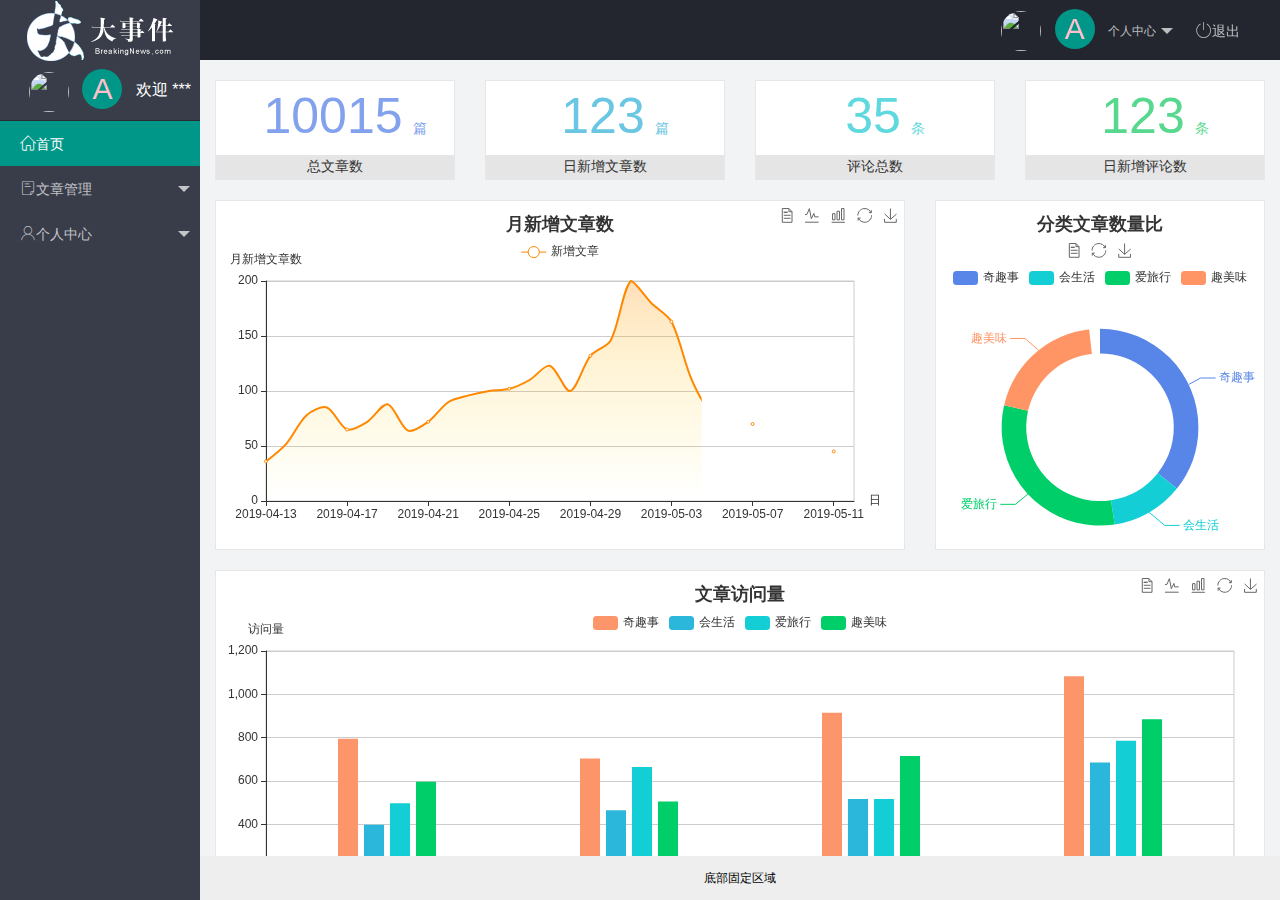
==== commit 10de5063: "完成了个人中心模块" ====
--- a/index.html
+++ b/index.html
@@ -29,9 +29,9 @@
                         <span class="text-avatar">A</span> 个人中心
                     </a>
                     <dl class="layui-nav-child">
-                        <dd><a href="">基本资料</a></dd>
-                        <dd><a href="">更换头像</a></dd>
-                        <dd><a href="">重置密码</a></dd>
+                        <dd><a href="/user/user_info.html" target="fm">基本资料</a></dd>
+                        <dd><a href="/user/user_avatar.html" target="fm">更换头像</a></dd>
+                        <dd><a href="/user/user_pwd.html" target="fm">重置密码</a></dd>
                     </dl>
                 </li>
                 <li class="layui-nav-item" lay-header-event="menuRight" lay-unselect>
@@ -64,9 +64,9 @@
                     <li class="layui-nav-item">
                         <a href="javascript:;"><span class="iconfont icon-user"></span>个人中心</a>
                         <dl class="layui-nav-child">
-                            <dd><a href="javascript:;"><i class="layui-icon layui-icon-app"></i>基本资料</a></dd>
-                            <dd><a href="javascript:;"><i class="layui-icon layui-icon-app"></i>更换头像</a></dd>
-                            <dd><a href="javascript:;"><i class="layui-icon layui-icon-app"></i>重置密码</a></dd>
+                            <dd><a href="/user/user_info.html" target="fm"><i class="layui-icon layui-icon-app"></i>基本资料</a></dd>
+                            <dd><a href="/user/user_avatar.html" target="fm"><i class="layui-icon layui-icon-app"></i>更换头像</a></dd>
+                            <dd><a href="/user/user_pwd.html" target="fm"><i class="layui-icon layui-icon-app"></i>重置密码</a></dd>
                         </dl>
                     </li>
                 </ul>
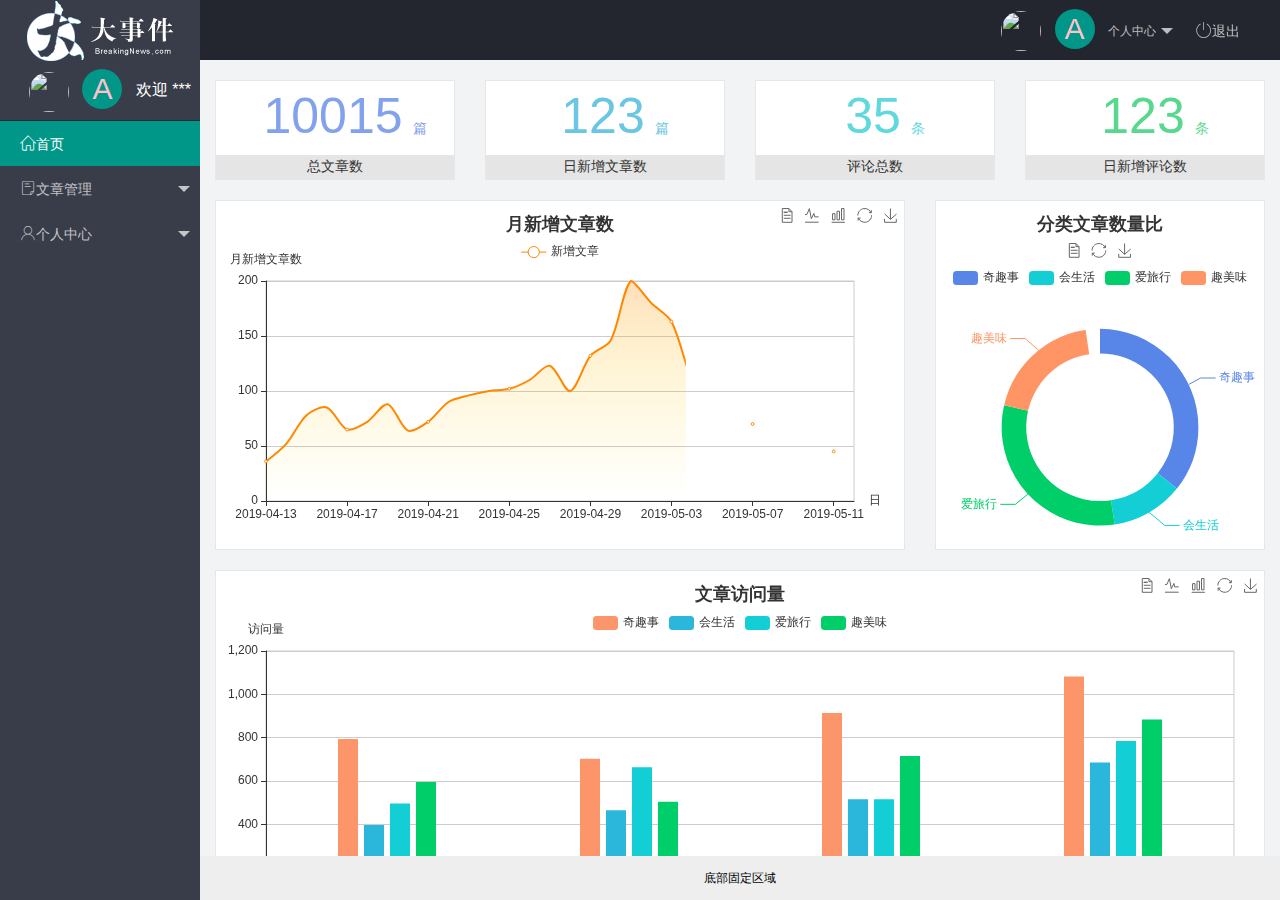
==== commit be16102a: "完成了文章管理模块" ====
--- a/index.html
+++ b/index.html
@@ -56,9 +56,9 @@
                     <li class="layui-nav-item">
                         <a class="" href="javascript:;"><span class="iconfont icon-16"></span>文章管理</a>
                         <dl class="layui-nav-child">
-                            <dd><a href="javascript:;"><i class="layui-icon layui-icon-app"></i>文章类别</a></dd>
-                            <dd><a href="javascript:;"><i class="layui-icon layui-icon-app"></i>文章列表</a></dd>
-                            <dd><a href="javascript:;"><i class="layui-icon layui-icon-app"></i>发布文章</a></dd>
+                            <dd><a href="/article/art_cate.html" target="fm"><i class="layui-icon layui-icon-app"></i>文章类别</a></dd>
+                            <dd id="artList"><a href="/article/art_list.html" target="fm"><i class="layui-icon layui-icon-app"></i>文章列表</a></dd>
+                            <dd><a href="/article/art_pub.html" target="fm"><i class="layui-icon layui-icon-app"></i>发布文章</a></dd>
                         </dl>
                     </li>
                     <li class="layui-nav-item">
